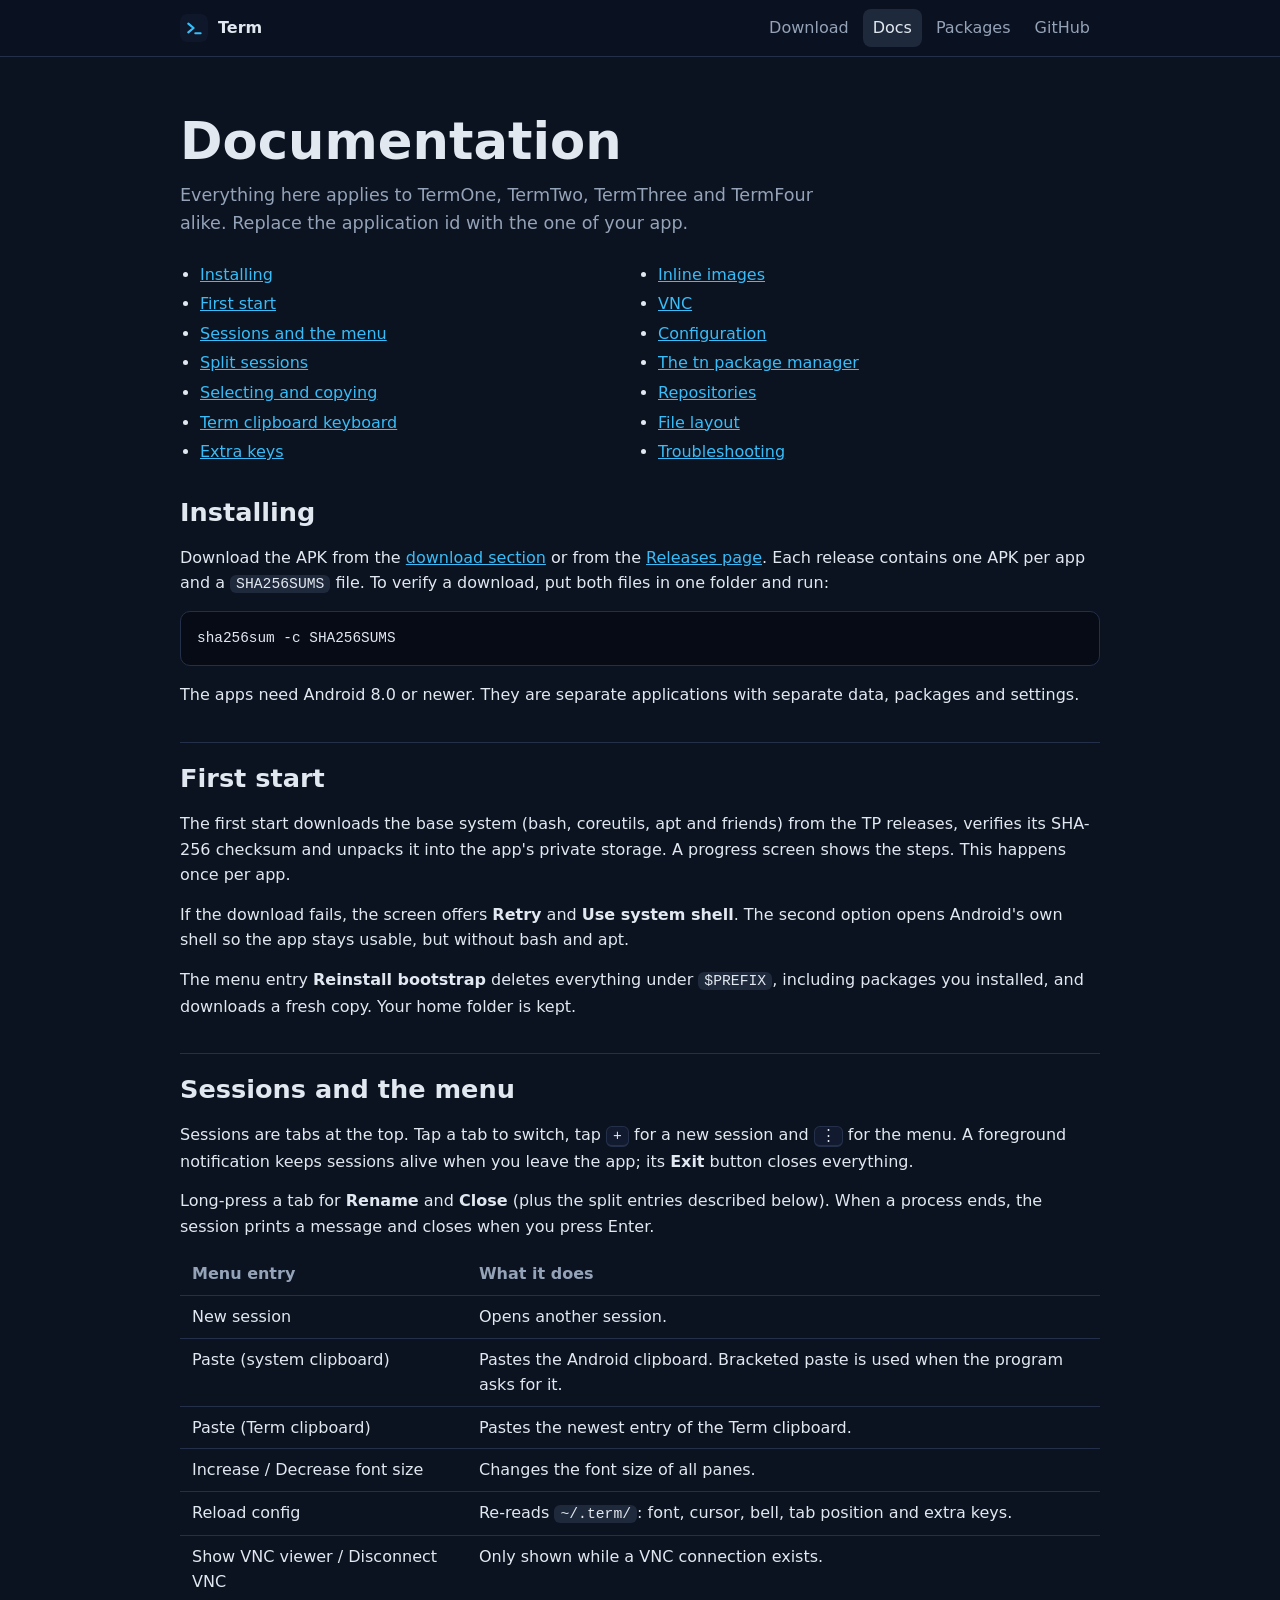
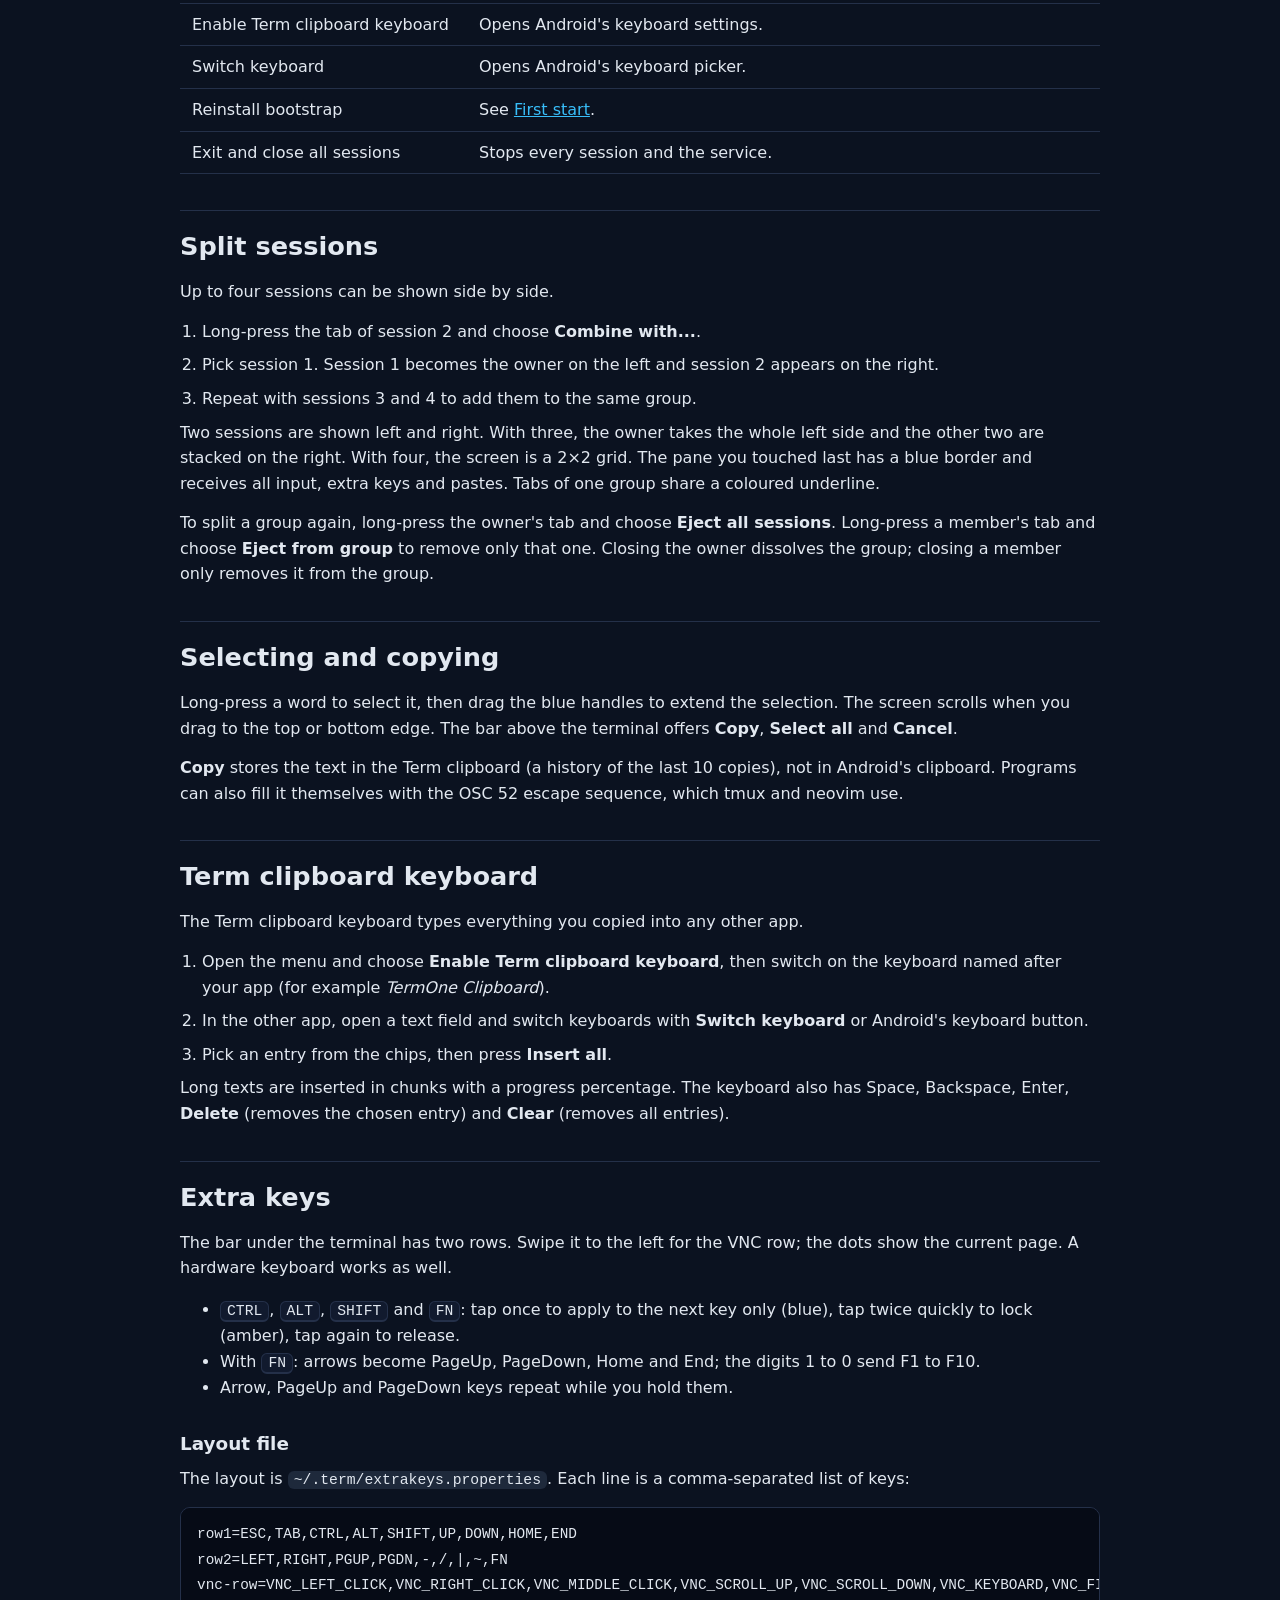
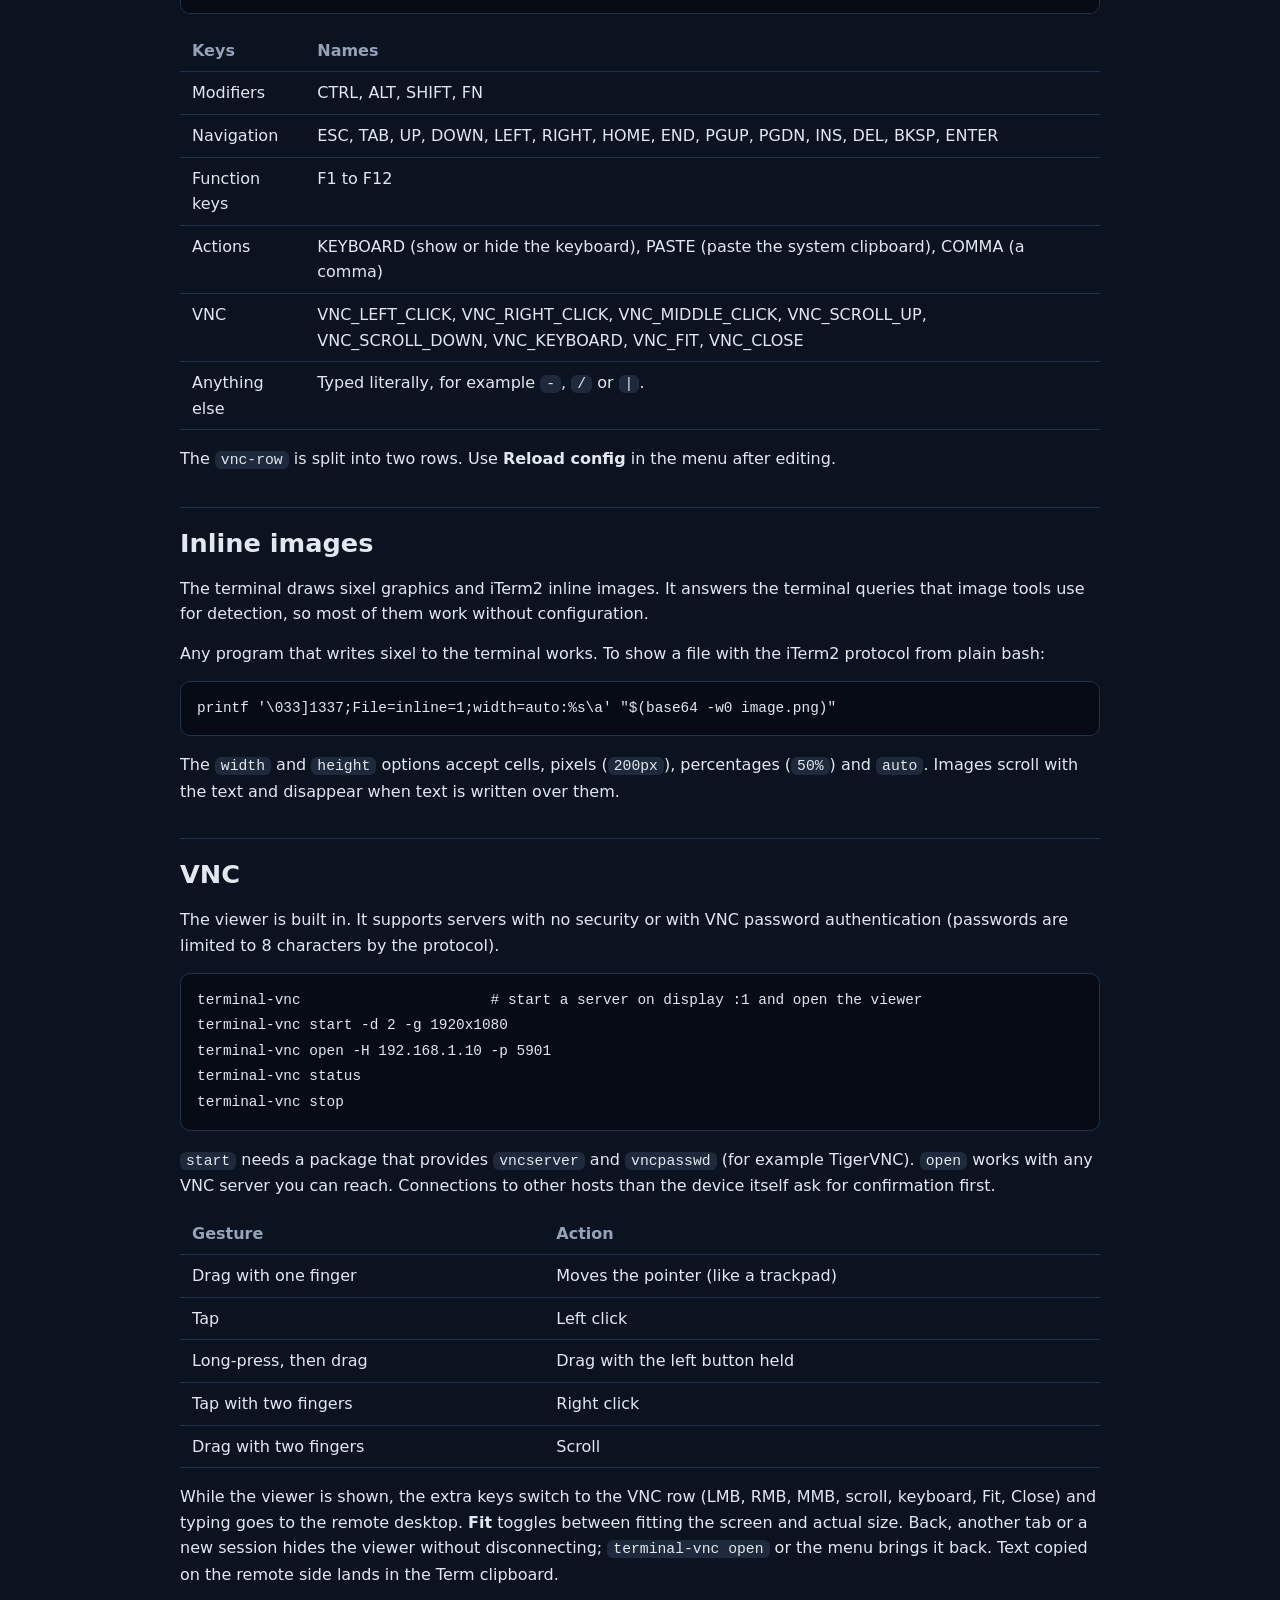
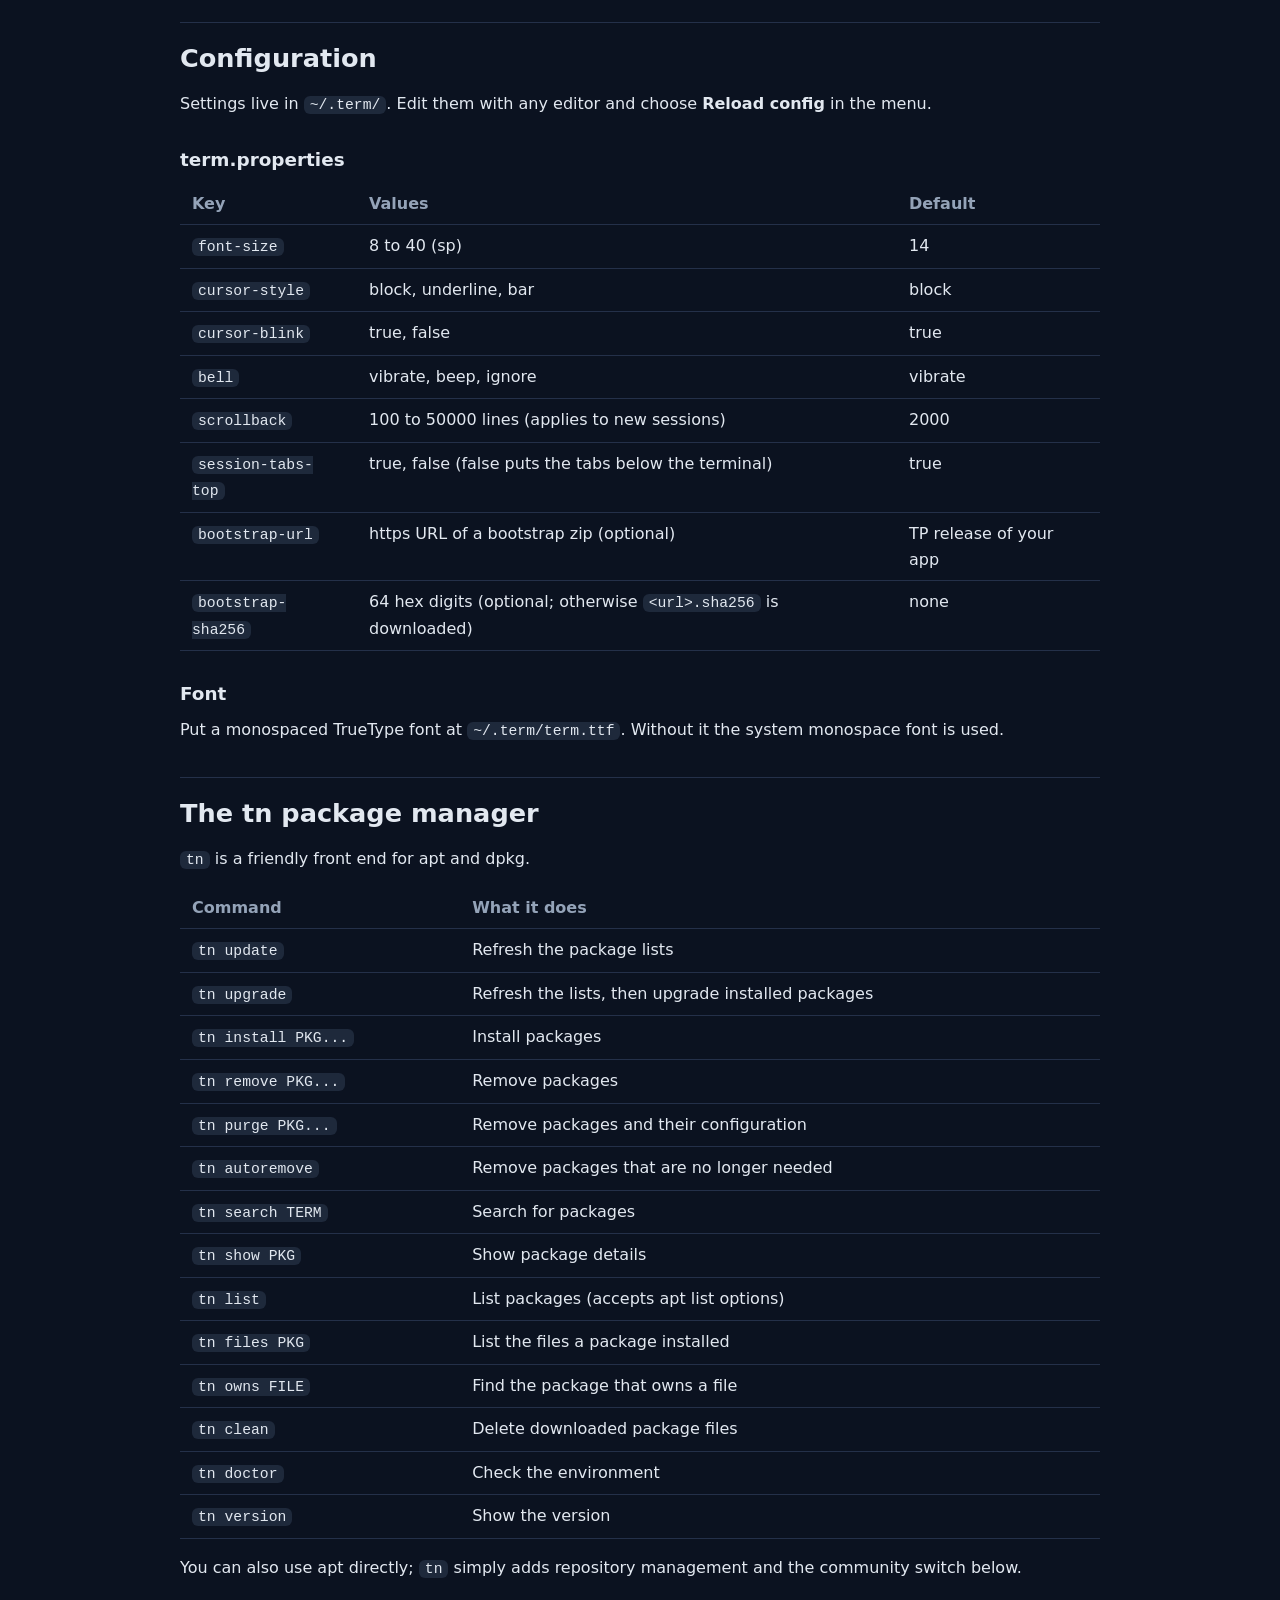
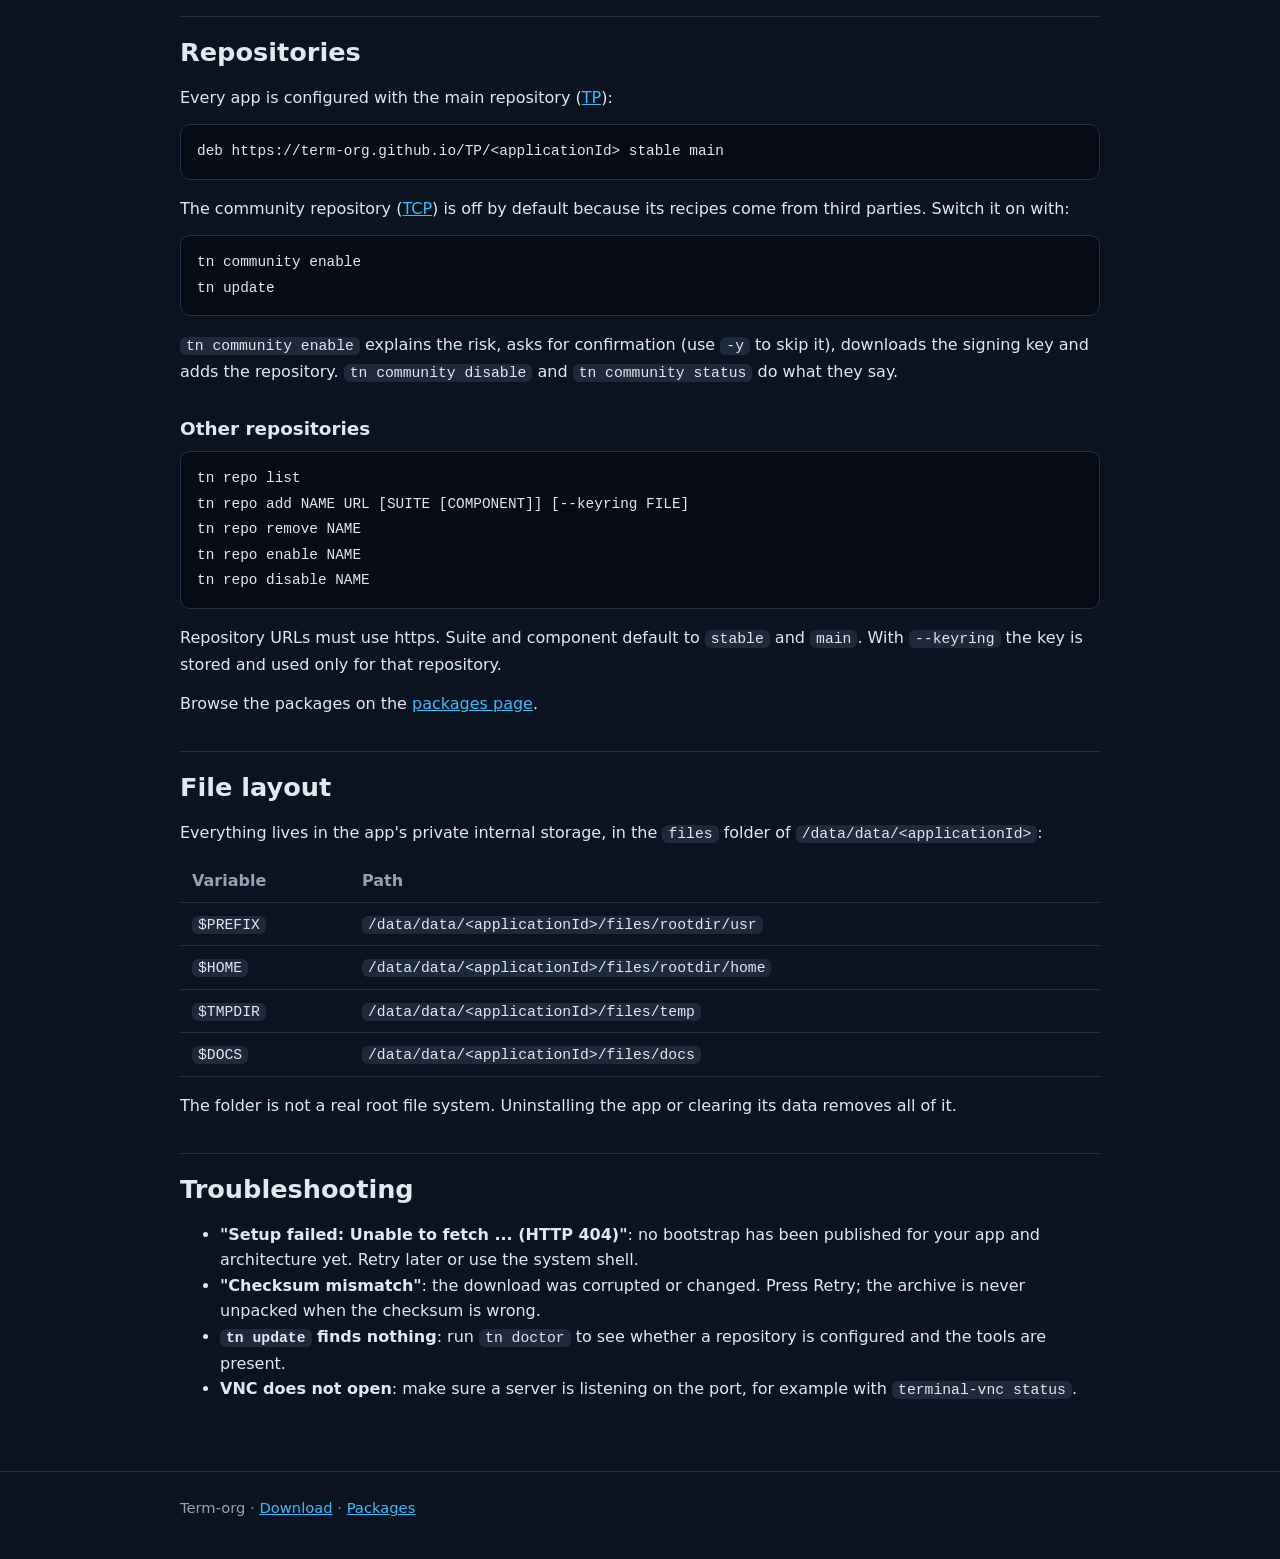
==== site/docs.html @ 379faa65 "add website for Term-org" ====
<!doctype html>
<html lang="en">
<head>
  <meta charset="utf-8">
  <meta name="viewport" content="width=device-width, initial-scale=1">
  <title>Documentation - Term</title>
  <meta name="description" content="How to use TermOne, TermTwo, TermThree and TermFour: sessions, split view, clipboard, extra keys, VNC, images, configuration and the tn package manager.">
  <meta name="theme-color" content="#0F172A">
  <link rel="icon" href="favicon.svg" type="image/svg+xml">
  <link rel="stylesheet" href="assets/style.css">
</head>
<body>
  <header class="site-header">
    <div class="wrap">
      <a class="brand" href="index.html"><img src="favicon.svg" alt="" width="28" height="28">Term</a>
      <nav class="nav" aria-label="Main">
        <a href="index.html">Download</a>
        <a href="docs.html" aria-current="page">Docs</a>
        <a href="packages.html">Packages</a>
        <a href="https://github.com/Term-org">GitHub</a>
      </nav>
    </div>
  </header>

  <main class="wrap docs">
    <div class="hero">
      <h1>Documentation</h1>
      <p>Everything here applies to TermOne, TermTwo, TermThree and TermFour alike. Replace the application id with the one of your app.</p>
    </div>

    <ul class="toc">
      <li><a href="#install">Installing</a></li>
      <li><a href="#first-start">First start</a></li>
      <li><a href="#sessions">Sessions and the menu</a></li>
      <li><a href="#split">Split sessions</a></li>
      <li><a href="#clipboard">Selecting and copying</a></li>
      <li><a href="#clipboard-keyboard">Term clipboard keyboard</a></li>
      <li><a href="#extra-keys">Extra keys</a></li>
      <li><a href="#images">Inline images</a></li>
      <li><a href="#vnc">VNC</a></li>
      <li><a href="#config">Configuration</a></li>
      <li><a href="#tn">The tn package manager</a></li>
      <li><a href="#repositories">Repositories</a></li>
      <li><a href="#layout">File layout</a></li>
      <li><a href="#troubleshooting">Troubleshooting</a></li>
    </ul>

    <section id="install">
      <h2>Installing</h2>
      <p>Download the APK from the <a href="index.html#download">download section</a> or from the <a href="https://github.com/Term-org/TermApp/releases">Releases page</a>. Each release contains one APK per app and a <code>SHA256SUMS</code> file. To verify a download, put both files in one folder and run:</p>
      <pre><code>sha256sum -c SHA256SUMS</code></pre>
      <p>The apps need Android 8.0 or newer. They are separate applications with separate data, packages and settings.</p>
    </section>

    <section id="first-start">
      <h2>First start</h2>
      <p>The first start downloads the base system (bash, coreutils, apt and friends) from the TP releases, verifies its SHA-256 checksum and unpacks it into the app's private storage. A progress screen shows the steps. This happens once per app.</p>
      <p>If the download fails, the screen offers <strong>Retry</strong> and <strong>Use system shell</strong>. The second option opens Android's own shell so the app stays usable, but without bash and apt.</p>
      <p>The menu entry <strong>Reinstall bootstrap</strong> deletes everything under <code>$PREFIX</code>, including packages you installed, and downloads a fresh copy. Your home folder is kept.</p>
    </section>

    <section id="sessions">
      <h2>Sessions and the menu</h2>
      <p>Sessions are tabs at the top. Tap a tab to switch, tap <kbd>+</kbd> for a new session and <kbd>&#8942;</kbd> for the menu. A foreground notification keeps sessions alive when you leave the app; its <strong>Exit</strong> button closes everything.</p>
      <p>Long-press a tab for <strong>Rename</strong> and <strong>Close</strong> (plus the split entries described below). When a process ends, the session prints a message and closes when you press Enter.</p>
      <div class="table-wrap">
        <table>
          <thead><tr><th>Menu entry</th><th>What it does</th></tr></thead>
          <tbody>
            <tr><td>New session</td><td>Opens another session.</td></tr>
            <tr><td>Paste (system clipboard)</td><td>Pastes the Android clipboard. Bracketed paste is used when the program asks for it.</td></tr>
            <tr><td>Paste (Term clipboard)</td><td>Pastes the newest entry of the Term clipboard.</td></tr>
            <tr><td>Increase / Decrease font size</td><td>Changes the font size of all panes.</td></tr>
            <tr><td>Reload config</td><td>Re-reads <code>~/.term/</code>: font, cursor, bell, tab position and extra keys.</td></tr>
            <tr><td>Show VNC viewer / Disconnect VNC</td><td>Only shown while a VNC connection exists.</td></tr>
            <tr><td>Enable Term clipboard keyboard</td><td>Opens Android's keyboard settings.</td></tr>
            <tr><td>Switch keyboard</td><td>Opens Android's keyboard picker.</td></tr>
            <tr><td>Reinstall bootstrap</td><td>See <a href="#first-start">First start</a>.</td></tr>
            <tr><td>Exit and close all sessions</td><td>Stops every session and the service.</td></tr>
          </tbody>
        </table>
      </div>
    </section>

    <section id="split">
      <h2>Split sessions</h2>
      <p>Up to four sessions can be shown side by side.</p>
      <ol class="steps">
        <li>Long-press the tab of session 2 and choose <strong>Combine with...</strong>.</li>
        <li>Pick session 1. Session 1 becomes the owner on the left and session 2 appears on the right.</li>
        <li>Repeat with sessions 3 and 4 to add them to the same group.</li>
      </ol>
      <p>Two sessions are shown left and right. With three, the owner takes the whole left side and the other two are stacked on the right. With four, the screen is a 2&times;2 grid. The pane you touched last has a blue border and receives all input, extra keys and pastes. Tabs of one group share a coloured underline.</p>
      <p>To split a group again, long-press the owner's tab and choose <strong>Eject all sessions</strong>. Long-press a member's tab and choose <strong>Eject from group</strong> to remove only that one. Closing the owner dissolves the group; closing a member only removes it from the group.</p>
    </section>

    <section id="clipboard">
      <h2>Selecting and copying</h2>
      <p>Long-press a word to select it, then drag the blue handles to extend the selection. The screen scrolls when you drag to the top or bottom edge. The bar above the terminal offers <strong>Copy</strong>, <strong>Select all</strong> and <strong>Cancel</strong>.</p>
      <p><strong>Copy</strong> stores the text in the Term clipboard (a history of the last 10 copies), not in Android's clipboard. Programs can also fill it themselves with the OSC 52 escape sequence, which tmux and neovim use.</p>
    </section>

    <section id="clipboard-keyboard">
      <h2>Term clipboard keyboard</h2>
      <p>The Term clipboard keyboard types everything you copied into any other app.</p>
      <ol class="steps">
        <li>Open the menu and choose <strong>Enable Term clipboard keyboard</strong>, then switch on the keyboard named after your app (for example <em>TermOne Clipboard</em>).</li>
        <li>In the other app, open a text field and switch keyboards with <strong>Switch keyboard</strong> or Android's keyboard button.</li>
        <li>Pick an entry from the chips, then press <strong>Insert all</strong>.</li>
      </ol>
      <p>Long texts are inserted in chunks with a progress percentage. The keyboard also has Space, Backspace, Enter, <strong>Delete</strong> (removes the chosen entry) and <strong>Clear</strong> (removes all entries).</p>
    </section>

    <section id="extra-keys">
      <h2>Extra keys</h2>
      <p>The bar under the terminal has two rows. Swipe it to the left for the VNC row; the dots show the current page. A hardware keyboard works as well.</p>
      <ul>
        <li><kbd>CTRL</kbd>, <kbd>ALT</kbd>, <kbd>SHIFT</kbd> and <kbd>FN</kbd>: tap once to apply to the next key only (blue), tap twice quickly to lock (amber), tap again to release.</li>
        <li>With <kbd>FN</kbd>: arrows become PageUp, PageDown, Home and End; the digits 1 to 0 send F1 to F10.</li>
        <li>Arrow, PageUp and PageDown keys repeat while you hold them.</li>
      </ul>
      <h3>Layout file</h3>
      <p>The layout is <code>~/.term/extrakeys.properties</code>. Each line is a comma-separated list of keys:</p>
      <pre><code>row1=ESC,TAB,CTRL,ALT,SHIFT,UP,DOWN,HOME,END
row2=LEFT,RIGHT,PGUP,PGDN,-,/,|,~,FN
vnc-row=VNC_LEFT_CLICK,VNC_RIGHT_CLICK,VNC_MIDDLE_CLICK,VNC_SCROLL_UP,VNC_SCROLL_DOWN,VNC_KEYBOARD,VNC_FIT,VNC_CLOSE</code></pre>
      <div class="table-wrap">
        <table>
          <thead><tr><th>Keys</th><th>Names</th></tr></thead>
          <tbody>
            <tr><td>Modifiers</td><td>CTRL, ALT, SHIFT, FN</td></tr>
            <tr><td>Navigation</td><td>ESC, TAB, UP, DOWN, LEFT, RIGHT, HOME, END, PGUP, PGDN, INS, DEL, BKSP, ENTER</td></tr>
            <tr><td>Function keys</td><td>F1 to F12</td></tr>
            <tr><td>Actions</td><td>KEYBOARD (show or hide the keyboard), PASTE (paste the system clipboard), COMMA (a comma)</td></tr>
            <tr><td>VNC</td><td>VNC_LEFT_CLICK, VNC_RIGHT_CLICK, VNC_MIDDLE_CLICK, VNC_SCROLL_UP, VNC_SCROLL_DOWN, VNC_KEYBOARD, VNC_FIT, VNC_CLOSE</td></tr>
            <tr><td>Anything else</td><td>Typed literally, for example <code>-</code>, <code>/</code> or <code>|</code>.</td></tr>
          </tbody>
        </table>
      </div>
      <p>The <code>vnc-row</code> is split into two rows. Use <strong>Reload config</strong> in the menu after editing.</p>
    </section>

    <section id="images">
      <h2>Inline images</h2>
      <p>The terminal draws sixel graphics and iTerm2 inline images. It answers the terminal queries that image tools use for detection, so most of them work without configuration.</p>
      <p>Any program that writes sixel to the terminal works. To show a file with the iTerm2 protocol from plain bash:</p>
      <pre><code>printf '\033]1337;File=inline=1;width=auto:%s\a' "$(base64 -w0 image.png)"</code></pre>
      <p>The <code>width</code> and <code>height</code> options accept cells, pixels (<code>200px</code>), percentages (<code>50%</code>) and <code>auto</code>. Images scroll with the text and disappear when text is written over them.</p>
    </section>

    <section id="vnc">
      <h2>VNC</h2>
      <p>The viewer is built in. It supports servers with no security or with VNC password authentication (passwords are limited to 8 characters by the protocol).</p>
      <pre><code>terminal-vnc                      # start a server on display :1 and open the viewer
terminal-vnc start -d 2 -g 1920x1080
terminal-vnc open -H 192.168.1.10 -p 5901
terminal-vnc status
terminal-vnc stop</code></pre>
      <p><code>start</code> needs a package that provides <code>vncserver</code> and <code>vncpasswd</code> (for example TigerVNC). <code>open</code> works with any VNC server you can reach. Connections to other hosts than the device itself ask for confirmation first.</p>
      <div class="table-wrap">
        <table>
          <thead><tr><th>Gesture</th><th>Action</th></tr></thead>
          <tbody>
            <tr><td>Drag with one finger</td><td>Moves the pointer (like a trackpad)</td></tr>
            <tr><td>Tap</td><td>Left click</td></tr>
            <tr><td>Long-press, then drag</td><td>Drag with the left button held</td></tr>
            <tr><td>Tap with two fingers</td><td>Right click</td></tr>
            <tr><td>Drag with two fingers</td><td>Scroll</td></tr>
          </tbody>
        </table>
      </div>
      <p>While the viewer is shown, the extra keys switch to the VNC row (LMB, RMB, MMB, scroll, keyboard, Fit, Close) and typing goes to the remote desktop. <strong>Fit</strong> toggles between fitting the screen and actual size. Back, another tab or a new session hides the viewer without disconnecting; <code>terminal-vnc open</code> or the menu brings it back. Text copied on the remote side lands in the Term clipboard.</p>
    </section>

    <section id="config">
      <h2>Configuration</h2>
      <p>Settings live in <code>~/.term/</code>. Edit them with any editor and choose <strong>Reload config</strong> in the menu.</p>
      <h3>term.properties</h3>
      <div class="table-wrap">
        <table>
          <thead><tr><th>Key</th><th>Values</th><th>Default</th></tr></thead>
          <tbody>
            <tr><td><code>font-size</code></td><td>8 to 40 (sp)</td><td>14</td></tr>
            <tr><td><code>cursor-style</code></td><td>block, underline, bar</td><td>block</td></tr>
            <tr><td><code>cursor-blink</code></td><td>true, false</td><td>true</td></tr>
            <tr><td><code>bell</code></td><td>vibrate, beep, ignore</td><td>vibrate</td></tr>
            <tr><td><code>scrollback</code></td><td>100 to 50000 lines (applies to new sessions)</td><td>2000</td></tr>
            <tr><td><code>session-tabs-top</code></td><td>true, false (false puts the tabs below the terminal)</td><td>true</td></tr>
            <tr><td><code>bootstrap-url</code></td><td>https URL of a bootstrap zip (optional)</td><td>TP release of your app</td></tr>
            <tr><td><code>bootstrap-sha256</code></td><td>64 hex digits (optional; otherwise <code>&lt;url&gt;.sha256</code> is downloaded)</td><td>none</td></tr>
          </tbody>
        </table>
      </div>
      <h3>Font</h3>
      <p>Put a monospaced TrueType font at <code>~/.term/term.ttf</code>. Without it the system monospace font is used.</p>
    </section>

    <section id="tn">
      <h2>The tn package manager</h2>
      <p><code>tn</code> is a friendly front end for apt and dpkg.</p>
      <div class="table-wrap">
        <table>
          <thead><tr><th>Command</th><th>What it does</th></tr></thead>
          <tbody>
            <tr><td><code>tn update</code></td><td>Refresh the package lists</td></tr>
            <tr><td><code>tn upgrade</code></td><td>Refresh the lists, then upgrade installed packages</td></tr>
            <tr><td><code>tn install PKG...</code></td><td>Install packages</td></tr>
            <tr><td><code>tn remove PKG...</code></td><td>Remove packages</td></tr>
            <tr><td><code>tn purge PKG...</code></td><td>Remove packages and their configuration</td></tr>
            <tr><td><code>tn autoremove</code></td><td>Remove packages that are no longer needed</td></tr>
            <tr><td><code>tn search TERM</code></td><td>Search for packages</td></tr>
            <tr><td><code>tn show PKG</code></td><td>Show package details</td></tr>
            <tr><td><code>tn list</code></td><td>List packages (accepts apt list options)</td></tr>
            <tr><td><code>tn files PKG</code></td><td>List the files a package installed</td></tr>
            <tr><td><code>tn owns FILE</code></td><td>Find the package that owns a file</td></tr>
            <tr><td><code>tn clean</code></td><td>Delete downloaded package files</td></tr>
            <tr><td><code>tn doctor</code></td><td>Check the environment</td></tr>
            <tr><td><code>tn version</code></td><td>Show the version</td></tr>
          </tbody>
        </table>
      </div>
      <p>You can also use apt directly; <code>tn</code> simply adds repository management and the community switch below.</p>
    </section>

    <section id="repositories">
      <h2>Repositories</h2>
      <p>Every app is configured with the main repository (<a href="https://github.com/Term-org/TP">TP</a>):</p>
      <pre><code>deb https://term-org.github.io/TP/&lt;applicationId&gt; stable main</code></pre>
      <p>The community repository (<a href="https://github.com/Term-org/TCP">TCP</a>) is off by default because its recipes come from third parties. Switch it on with:</p>
      <pre><code>tn community enable
tn update</code></pre>
      <p><code>tn community enable</code> explains the risk, asks for confirmation (use <code>-y</code> to skip it), downloads the signing key and adds the repository. <code>tn community disable</code> and <code>tn community status</code> do what they say.</p>
      <h3>Other repositories</h3>
      <pre><code>tn repo list
tn repo add NAME URL [SUITE [COMPONENT]] [--keyring FILE]
tn repo remove NAME
tn repo enable NAME
tn repo disable NAME</code></pre>
      <p>Repository URLs must use https. Suite and component default to <code>stable</code> and <code>main</code>. With <code>--keyring</code> the key is stored and used only for that repository.</p>
      <p>Browse the packages on the <a href="packages.html">packages page</a>.</p>
    </section>

    <section id="layout">
      <h2>File layout</h2>
      <p>Everything lives in the app's private internal storage, in the <code>files</code> folder of <code>/data/data/&lt;applicationId&gt;</code>:</p>
      <div class="table-wrap">
        <table>
          <thead><tr><th>Variable</th><th>Path</th></tr></thead>
          <tbody>
            <tr><td><code>$PREFIX</code></td><td><code>/data/data/&lt;applicationId&gt;/files/rootdir/usr</code></td></tr>
            <tr><td><code>$HOME</code></td><td><code>/data/data/&lt;applicationId&gt;/files/rootdir/home</code></td></tr>
            <tr><td><code>$TMPDIR</code></td><td><code>/data/data/&lt;applicationId&gt;/files/temp</code></td></tr>
            <tr><td><code>$DOCS</code></td><td><code>/data/data/&lt;applicationId&gt;/files/docs</code></td></tr>
          </tbody>
        </table>
      </div>
      <p>The folder is not a real root file system. Uninstalling the app or clearing its data removes all of it.</p>
    </section>

    <section id="troubleshooting">
      <h2>Troubleshooting</h2>
      <ul>
        <li><strong>"Setup failed: Unable to fetch ... (HTTP 404)"</strong>: no bootstrap has been published for your app and architecture yet. Retry later or use the system shell.</li>
        <li><strong>"Checksum mismatch"</strong>: the download was corrupted or changed. Press Retry; the archive is never unpacked when the checksum is wrong.</li>
        <li><strong><code>tn update</code> finds nothing</strong>: run <code>tn doctor</code> to see whether a repository is configured and the tools are present.</li>
        <li><strong>VNC does not open</strong>: make sure a server is listening on the port, for example with <code>terminal-vnc status</code>.</li>
      </ul>
    </section>
  </main>

  <footer class="site-footer">
    <div class="wrap">Term-org &middot; <a href="index.html">Download</a> &middot; <a href="packages.html">Packages</a></div>
  </footer>
</body>
</html>
---- site/assets/style.css ----
:root {
  color-scheme: dark;
  --bg: #0b1220;
  --panel: #111a2e;
  --panel-2: #1e293b;
  --text: #e2e8f0;
  --muted: #94a3b8;
  --accent: #38bdf8;
  --accent-ink: #04202e;
  --line: #243049;
  --warn: #f59e0b;
  --radius: 14px;
  --mono: ui-monospace, SFMono-Regular, Menlo, Consolas, "Liberation Mono", monospace;
}

* {
  box-sizing: border-box;
}

html {
  scroll-behavior: smooth;
  scroll-padding-top: 72px;
}

body {
  margin: 0;
  background: var(--bg);
  color: var(--text);
  font: 16px/1.6 system-ui, -apple-system, "Segoe UI", Roboto, sans-serif;
  -webkit-text-size-adjust: 100%;
}

a {
  color: var(--accent);
}

.wrap {
  max-width: 960px;
  margin: 0 auto;
  padding: 0 20px;
}

.site-header {
  position: sticky;
  top: 0;
  z-index: 10;
  background: rgba(11, 18, 32, 0.94);
  border-bottom: 1px solid var(--line);
}

.site-header .wrap {
  display: flex;
  align-items: center;
  flex-wrap: wrap;
  gap: 8px 16px;
  min-height: 56px;
}

.brand {
  display: flex;
  align-items: center;
  gap: 10px;
  color: var(--text);
  font-weight: 700;
  text-decoration: none;
}

.brand img {
  width: 28px;
  height: 28px;
  border-radius: 7px;
}

.nav {
  display: flex;
  flex-wrap: wrap;
  gap: 4px;
  margin-left: auto;
}

.nav a {
  padding: 6px 10px;
  border-radius: 8px;
  color: var(--muted);
  text-decoration: none;
}

.nav a:hover,
.nav a[aria-current="page"] {
  background: var(--panel-2);
  color: var(--text);
}

.hero {
  padding: 56px 0 24px;
}

.hero h1 {
  margin: 0 0 12px;
  font-size: clamp(2rem, 6vw, 3.2rem);
  line-height: 1.1;
}

.hero p {
  max-width: 640px;
  margin: 0;
  color: var(--muted);
  font-size: 1.1rem;
}

.actions {
  display: flex;
  flex-wrap: wrap;
  gap: 12px;
  margin-top: 22px;
}

.button {
  display: inline-block;
  padding: 10px 18px;
  border: 0;
  border-radius: 10px;
  background: var(--accent);
  color: var(--accent-ink);
  font: inherit;
  font-weight: 700;
  text-align: center;
  text-decoration: none;
  cursor: pointer;
}

.button.secondary {
  background: var(--panel-2);
  color: var(--text);
}

.button[aria-pressed="true"] {
  background: var(--accent);
  color: var(--accent-ink);
}

section {
  padding: 28px 0;
}

h2 {
  margin: 0 0 16px;
  font-size: 1.6rem;
  line-height: 1.25;
}

h3 {
  margin: 28px 0 8px;
  font-size: 1.15rem;
}

p {
  margin: 0 0 14px;
}

.muted {
  color: var(--muted);
}

.grid {
  display: grid;
  gap: 16px;
  grid-template-columns: repeat(auto-fit, minmax(210px, 1fr));
}

.card {
  padding: 20px;
  border: 1px solid var(--line);
  border-radius: var(--radius);
  background: var(--panel);
}

.card h3 {
  margin: 12px 0 2px;
}

.card .button {
  margin-top: 12px;
  width: 100%;
}

.card .meta {
  min-height: 1.5em;
  margin: 8px 0 0;
  color: var(--muted);
  font-size: 0.9rem;
}

.app-icon {
  display: flex;
  align-items: center;
  justify-content: center;
  width: 64px;
  height: 64px;
  border: 1px solid var(--line);
  border-radius: 16px;
  background: var(--icon-bg, #0f172a);
}

.glyph {
  width: 64px;
  height: 64px;
  display: block;
}

.feature h3 {
  margin: 0 0 6px;
  font-size: 1.05rem;
}

.feature p {
  margin: 0;
  color: var(--muted);
}

.steps {
  margin: 0;
  padding-left: 22px;
}

.steps li {
  margin-bottom: 8px;
}

.note {
  margin: 16px 0;
  padding: 12px 16px;
  border-left: 3px solid var(--warn);
  border-radius: 0 10px 10px 0;
  background: var(--panel);
  color: var(--muted);
}

code,
kbd {
  font-family: var(--mono);
  font-size: 0.92em;
}

code {
  padding: 1px 6px;
  border-radius: 6px;
  background: var(--panel-2);
}

kbd {
  padding: 1px 6px;
  border: 1px solid var(--line);
  border-bottom-width: 2px;
  border-radius: 6px;
  background: var(--panel);
}

pre {
  margin: 0 0 16px;
  padding: 14px 16px;
  overflow-x: auto;
  border: 1px solid var(--line);
  border-radius: 10px;
  background: #060b16;
}

pre code {
  padding: 0;
  background: none;
  font-size: 0.9rem;
  line-height: 1.5;
}

.table-wrap {
  margin: 0 0 16px;
  overflow-x: auto;
}

table {
  width: 100%;
  min-width: 520px;
  border-collapse: collapse;
}

th,
td {
  padding: 8px 12px;
  border-bottom: 1px solid var(--line);
  text-align: left;
  vertical-align: top;
}

th {
  color: var(--muted);
  font-weight: 600;
}

.toc {
  columns: 2 220px;
  margin: 0 0 8px;
  padding-left: 20px;
}

.toc li {
  margin-bottom: 4px;
}

.docs section {
  padding: 20px 0;
  border-top: 1px solid var(--line);
}

.docs section:first-of-type {
  border-top: 0;
}

.controls {
  display: flex;
  flex-wrap: wrap;
  gap: 10px;
  margin-bottom: 16px;
}

.controls input,
.controls select {
  min-height: 42px;
  padding: 8px 12px;
  border: 1px solid var(--line);
  border-radius: 10px;
  background: var(--panel);
  color: var(--text);
  font: inherit;
}

.controls input {
  flex: 1 1 220px;
}

.package-list {
  margin: 0;
  padding: 0;
  list-style: none;
}

.package {
  padding: 12px 0;
  border-bottom: 1px solid var(--line);
}

.package-head {
  display: flex;
  flex-wrap: wrap;
  gap: 4px 12px;
  align-items: baseline;
}

.package p {
  margin: 2px 0 6px;
  color: var(--muted);
}

.status {
  min-height: 1.5em;
  color: var(--muted);
}

.site-footer {
  margin-top: 32px;
  padding: 24px 0 40px;
  border-top: 1px solid var(--line);
  color: var(--muted);
  font-size: 0.92rem;
}

[hidden] {
  display: none !important;
}
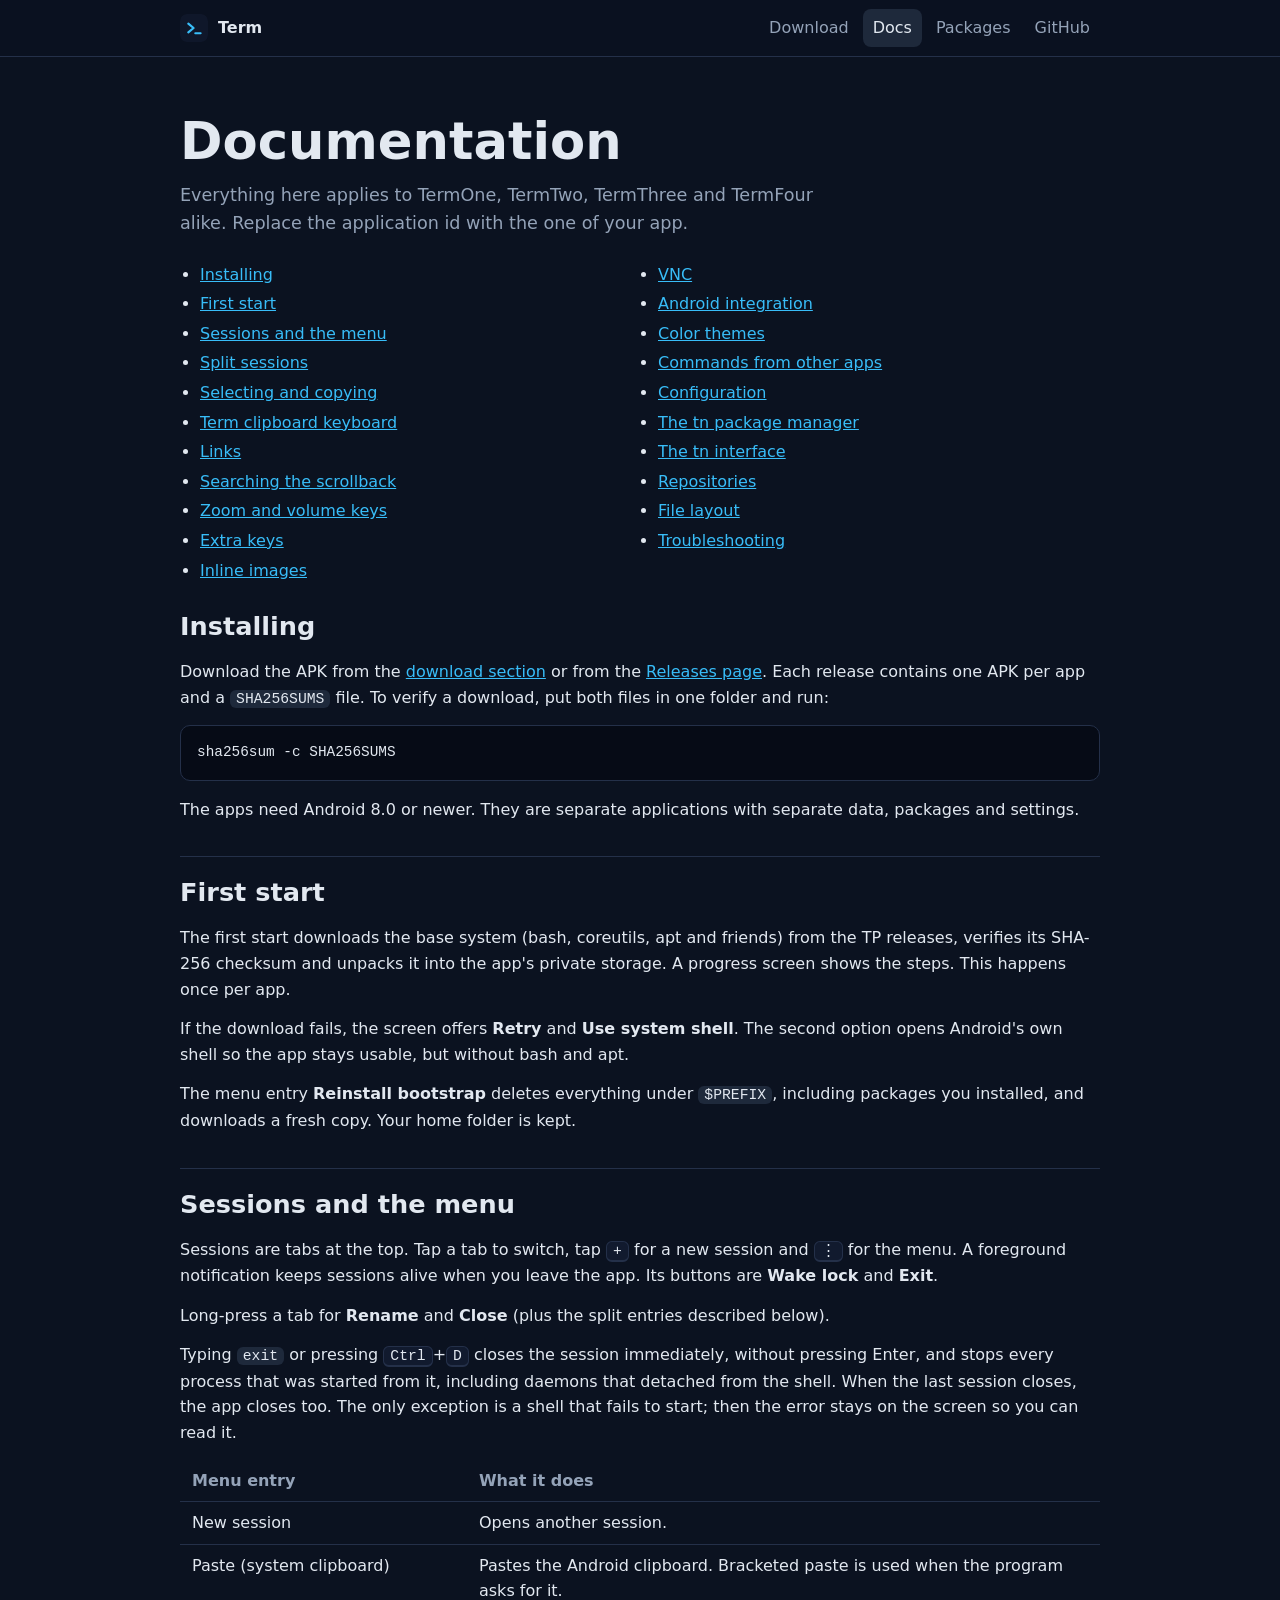
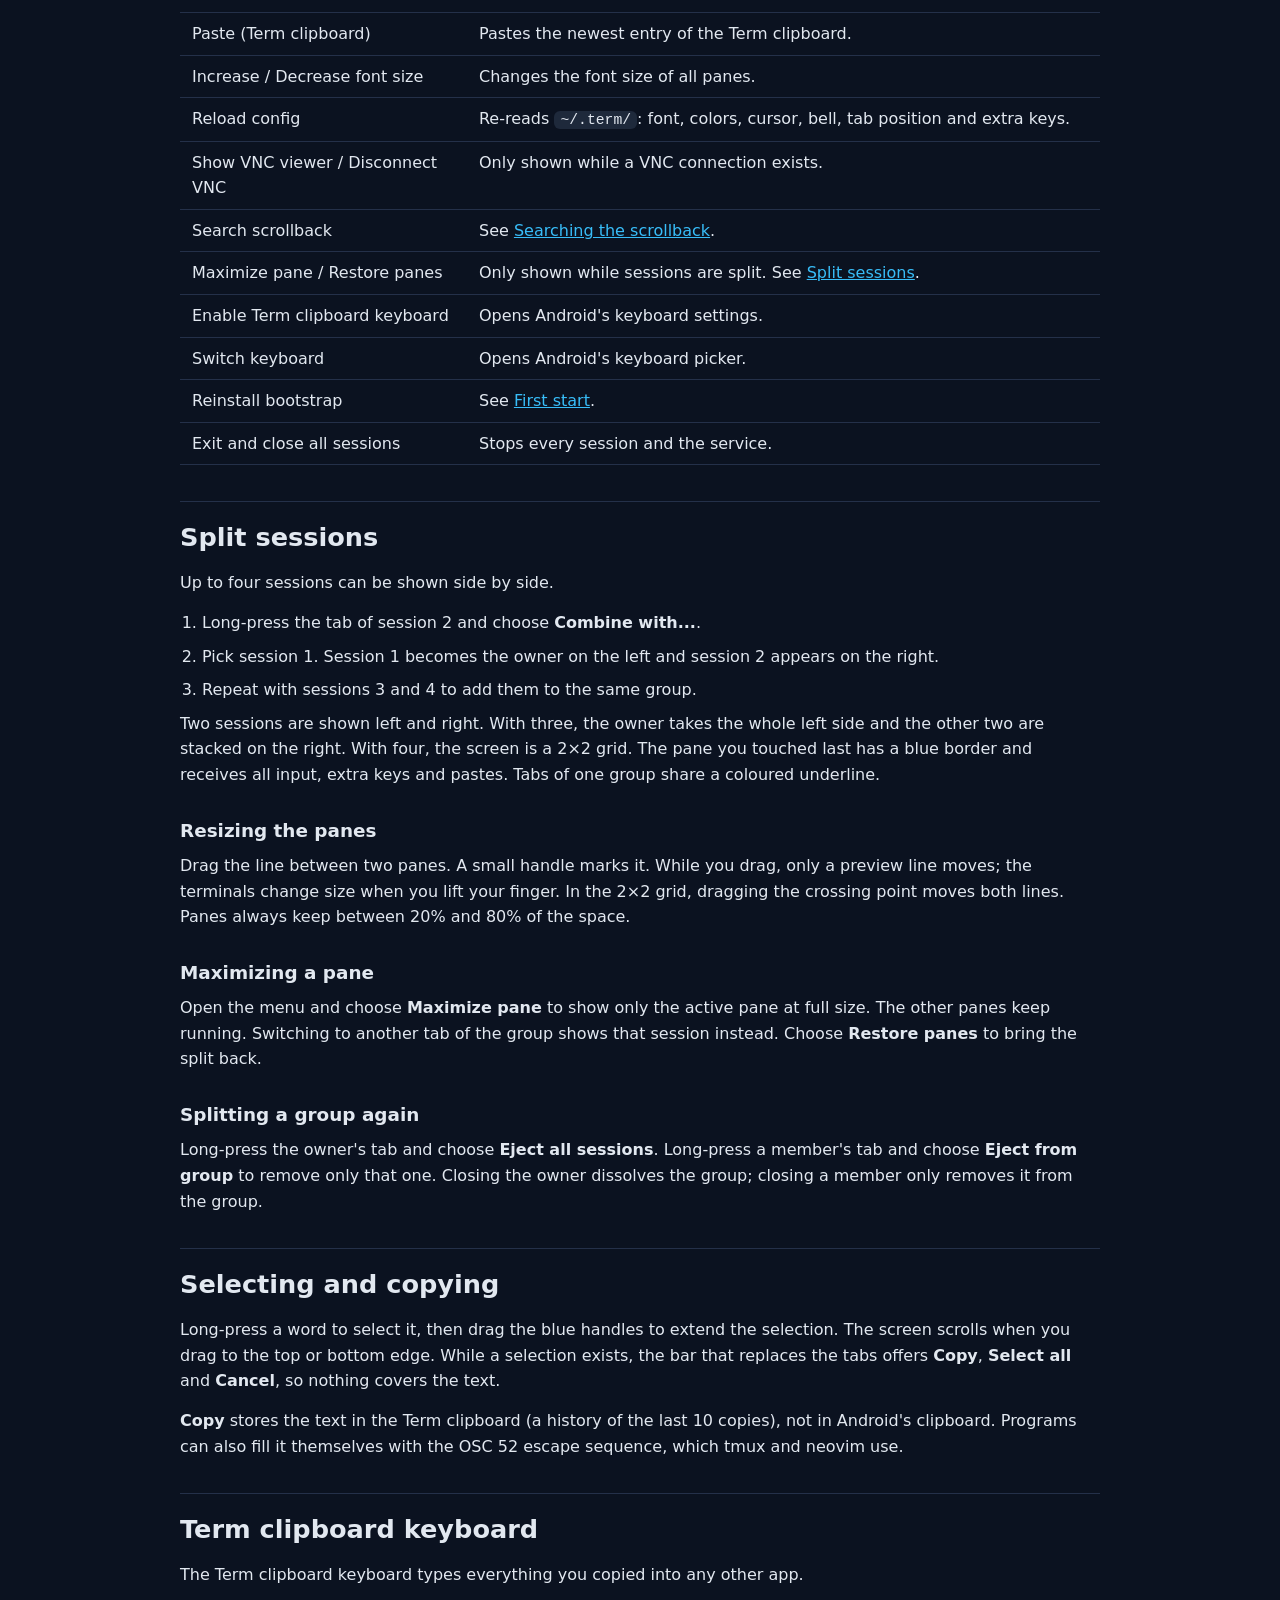
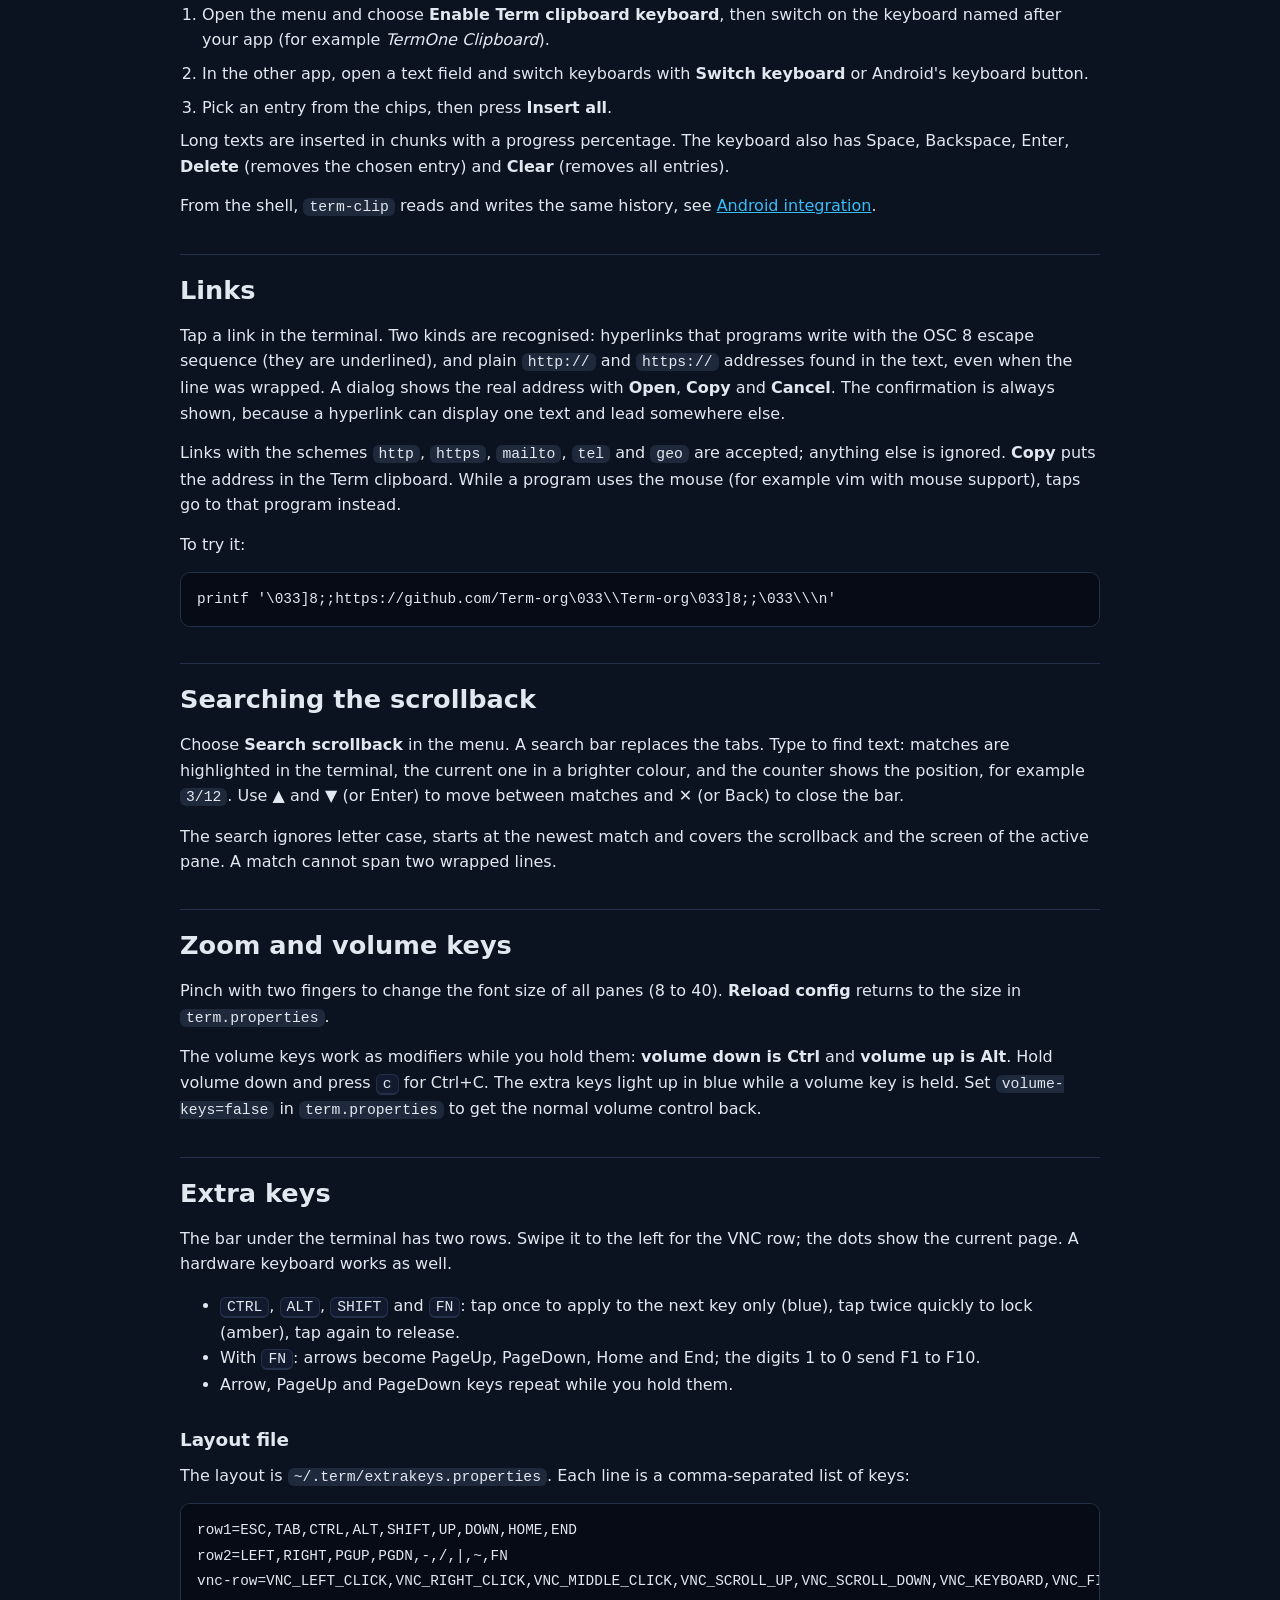
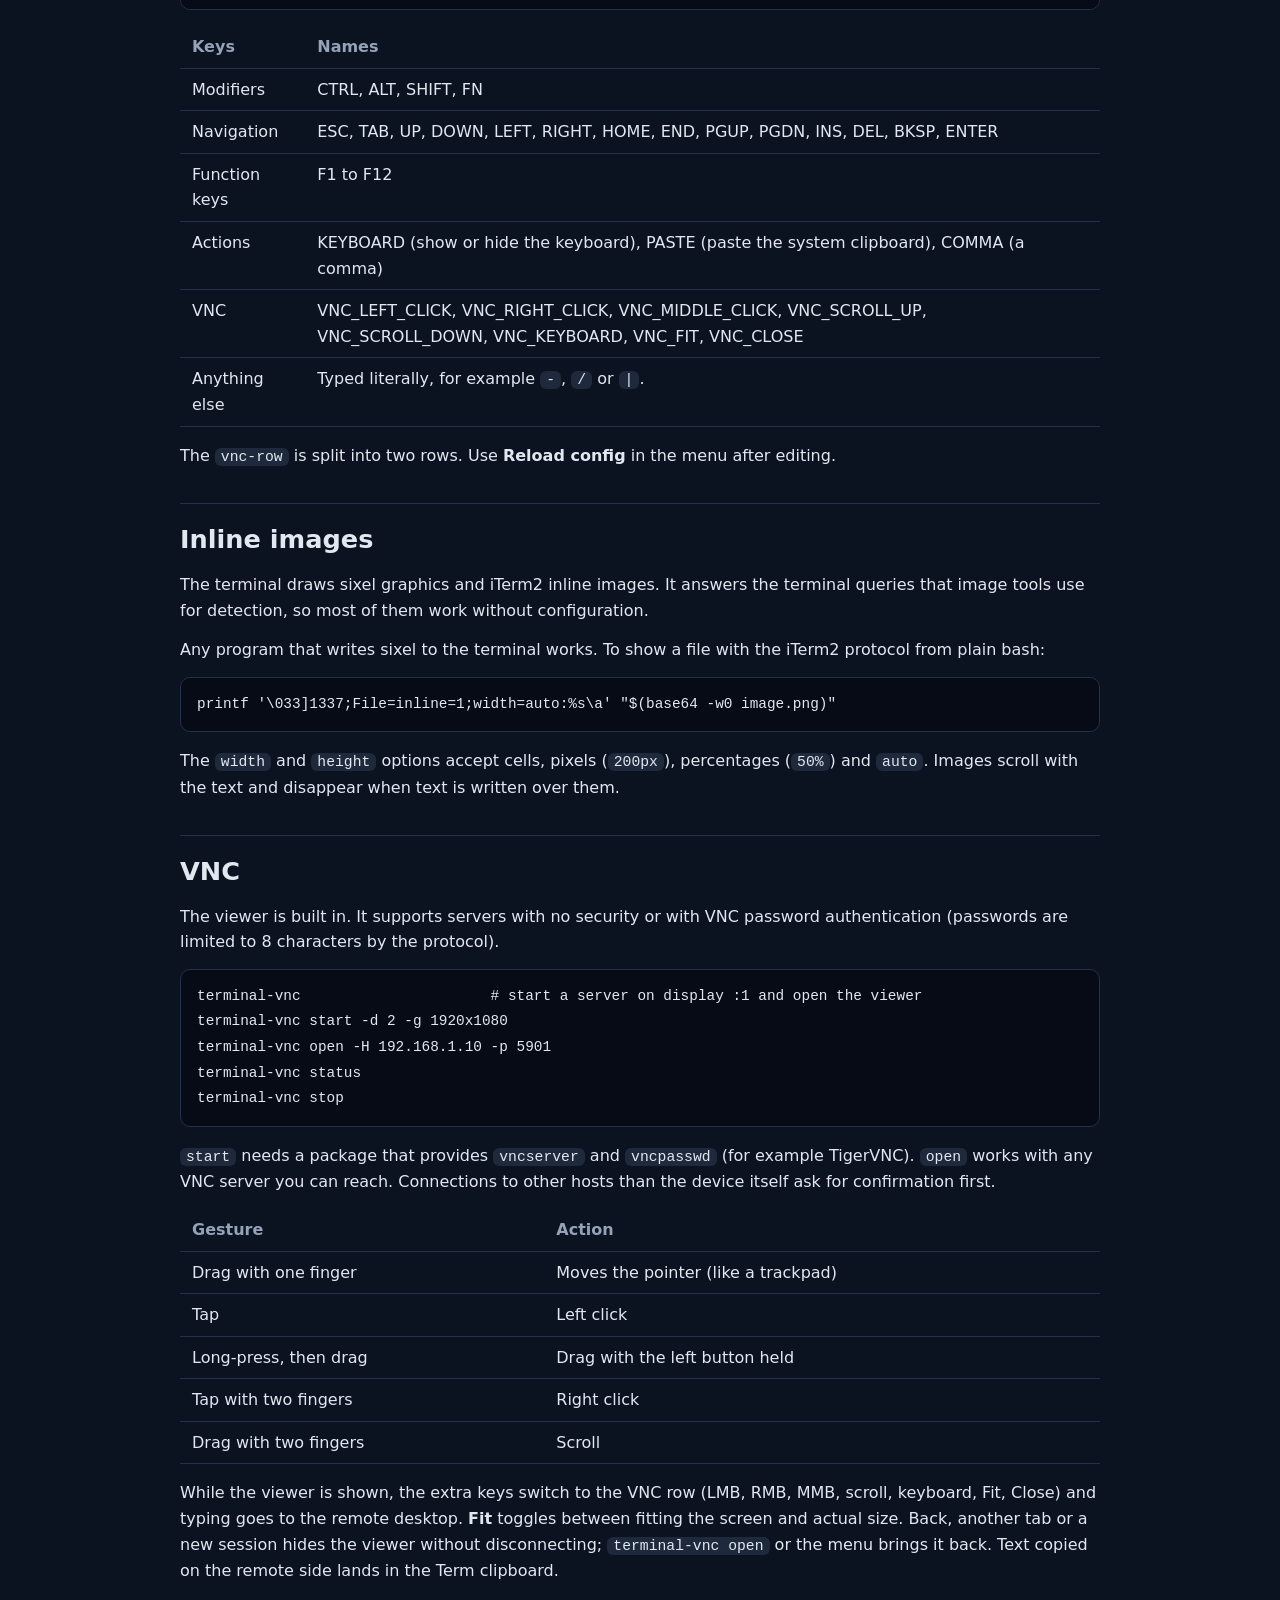
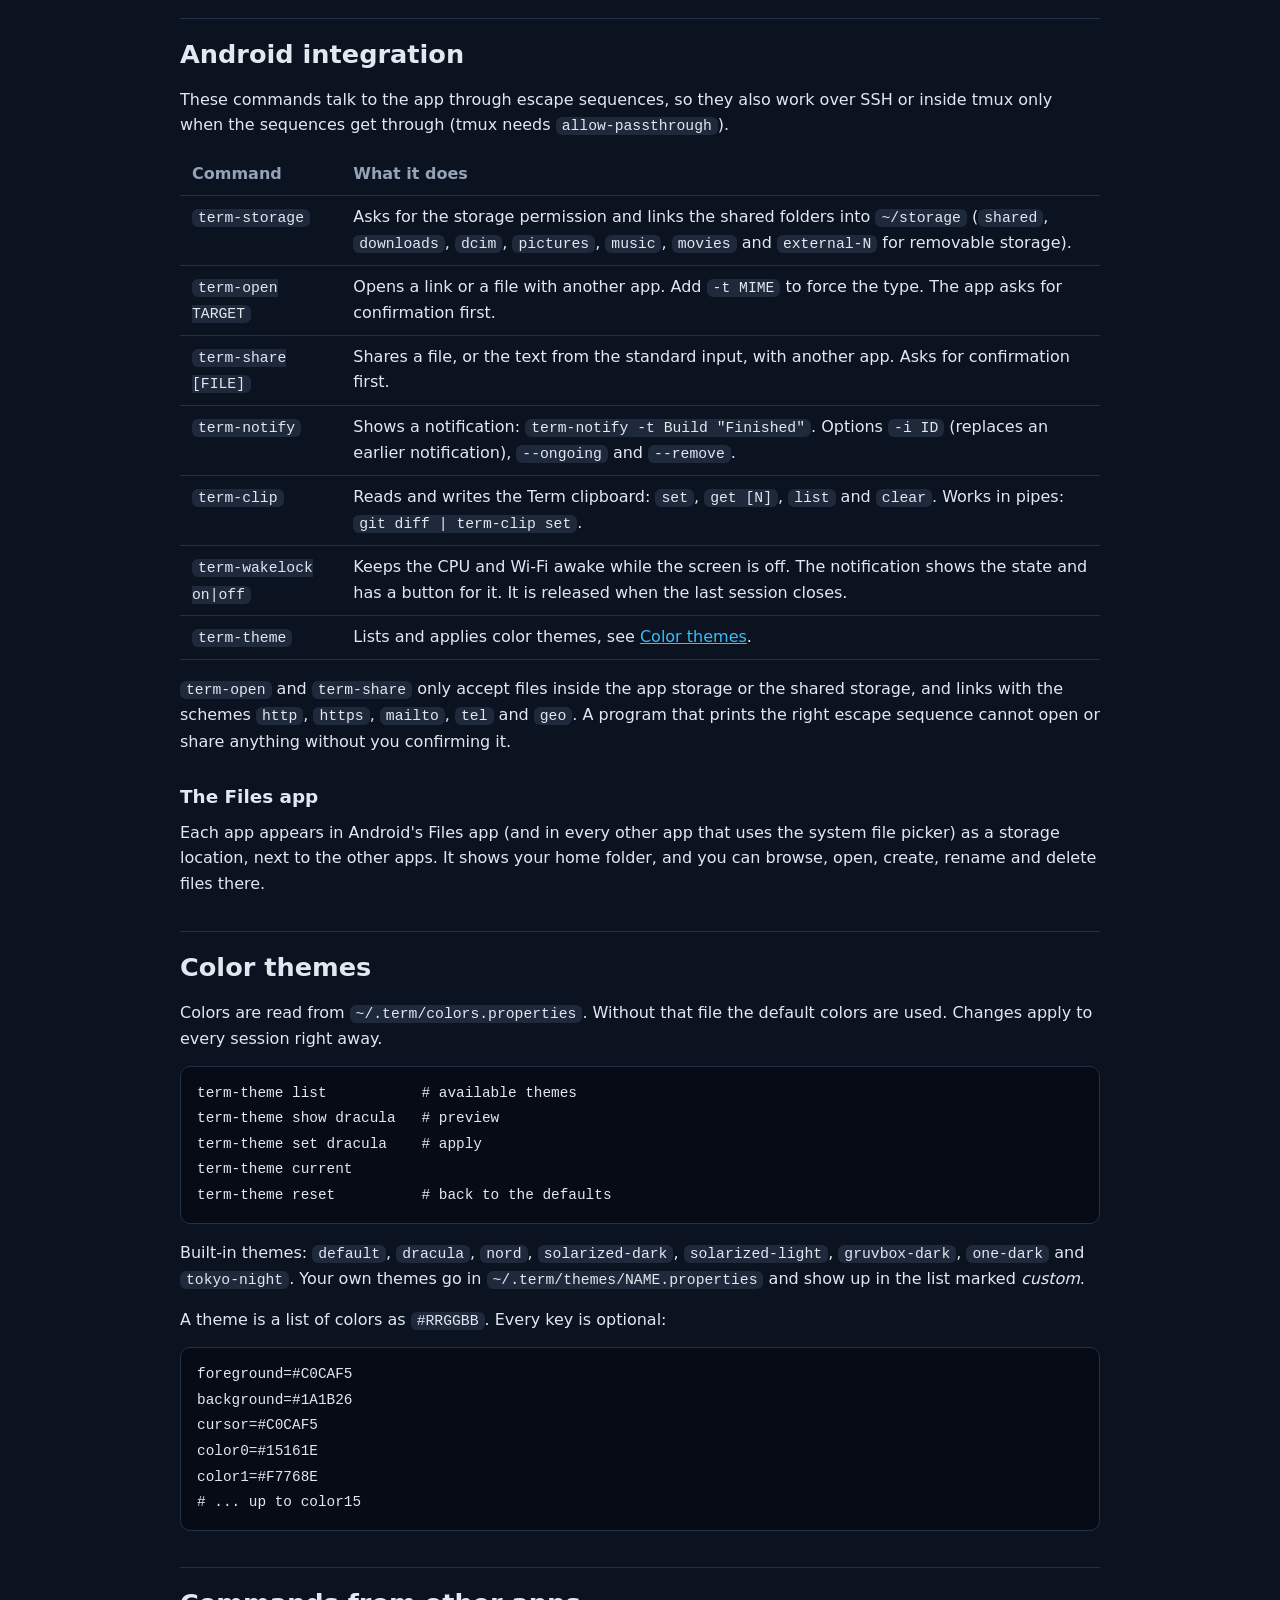
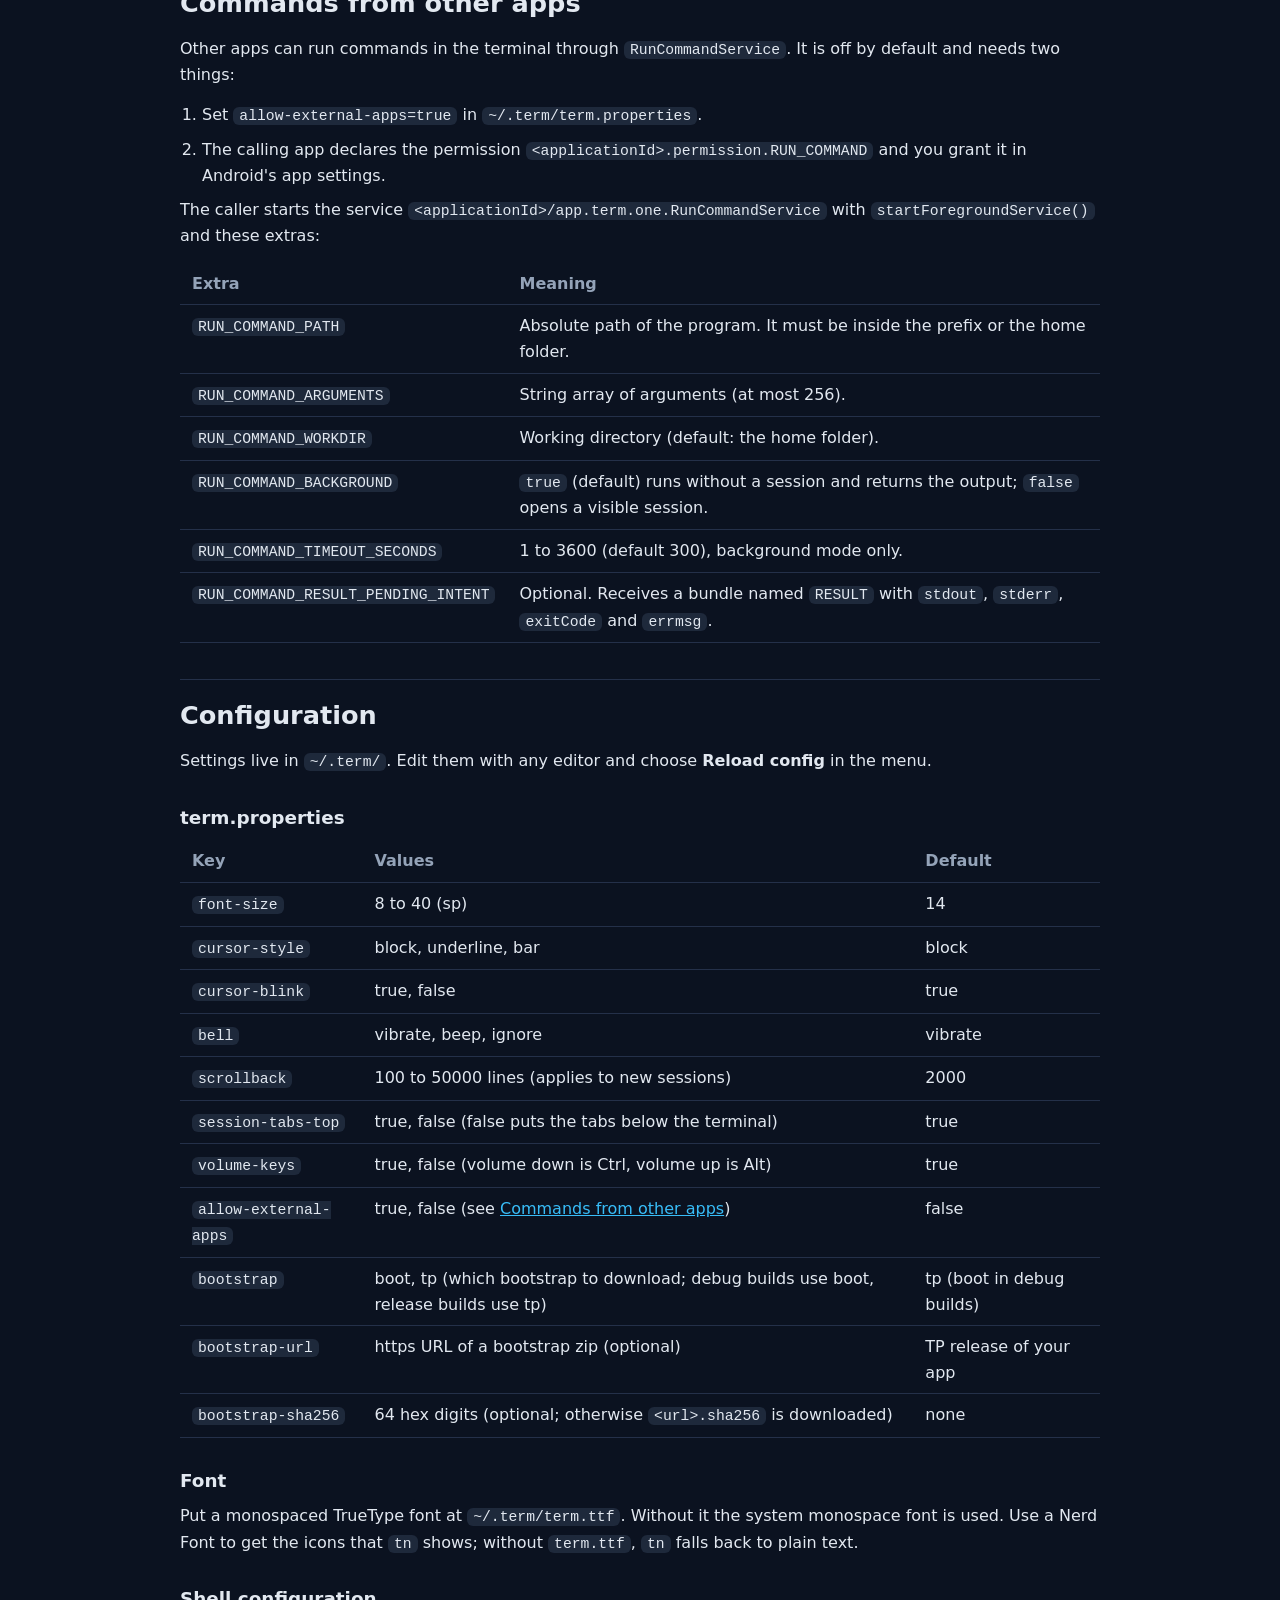
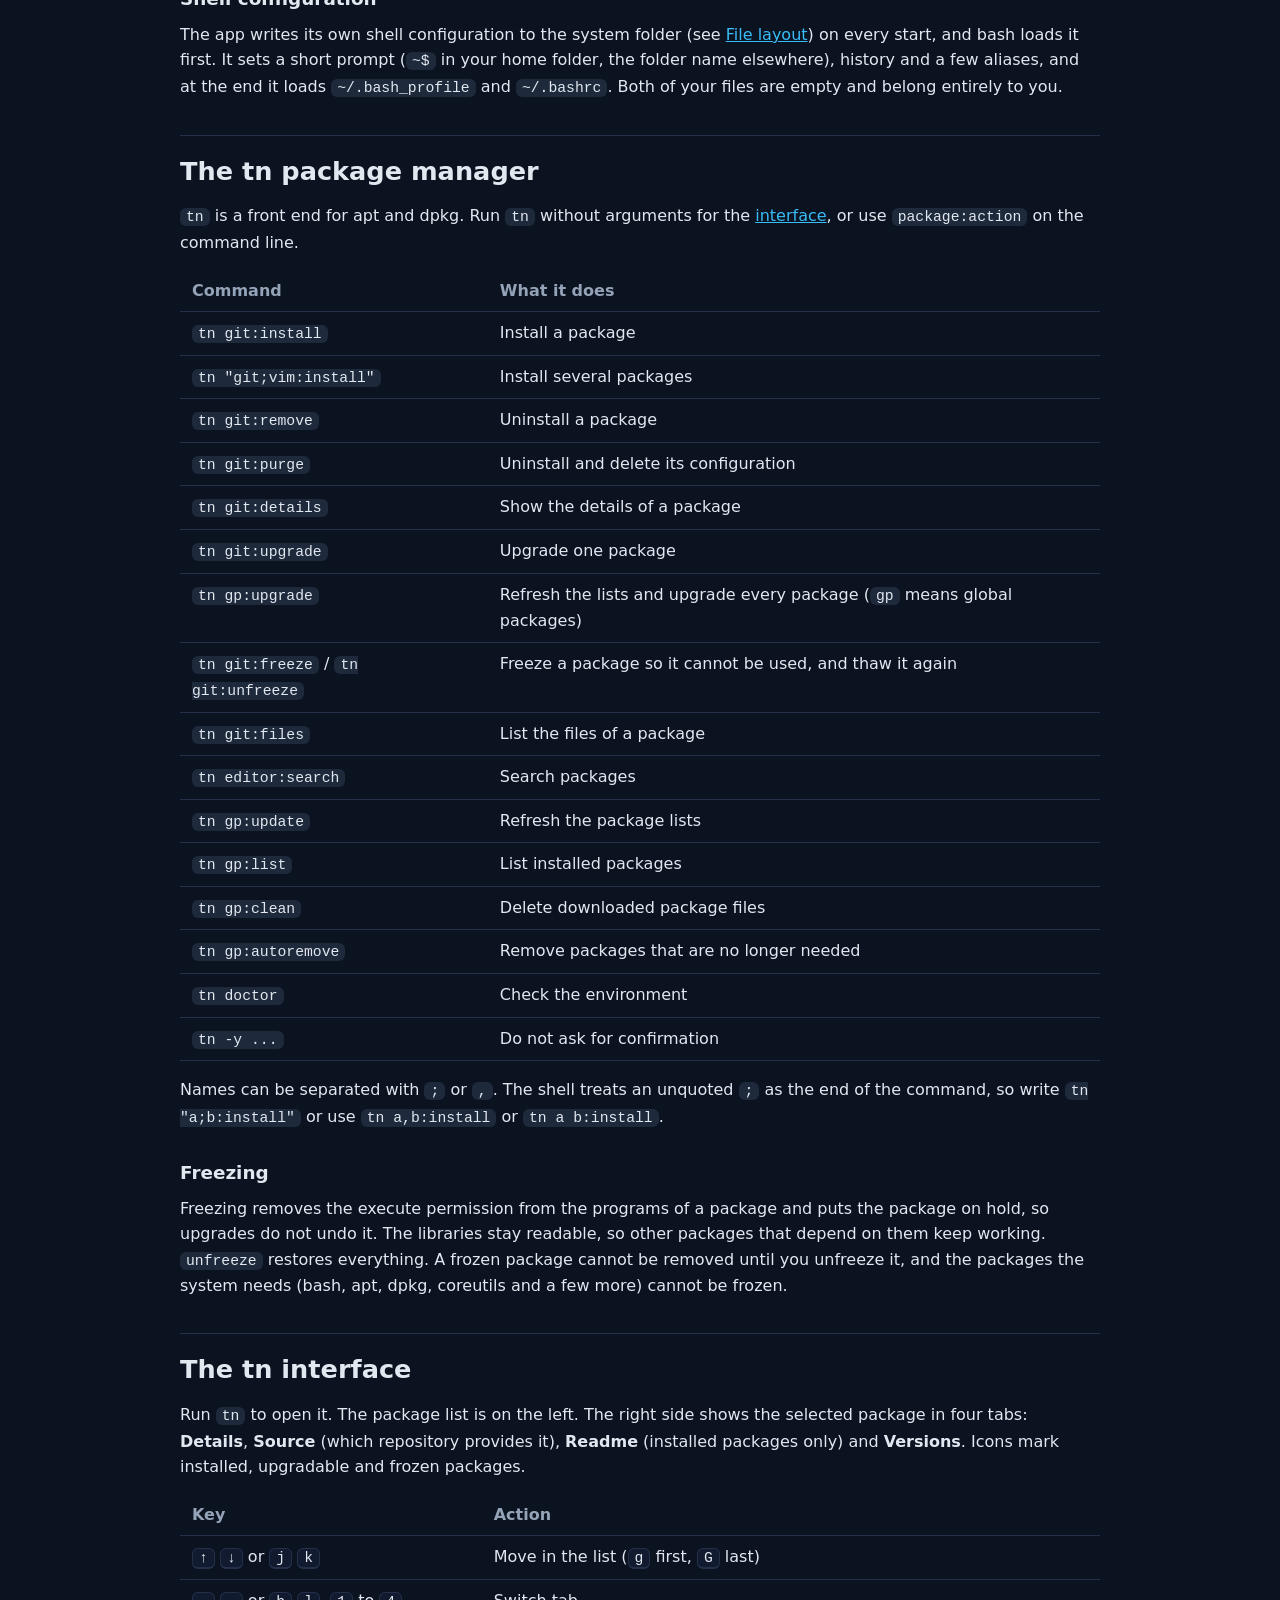
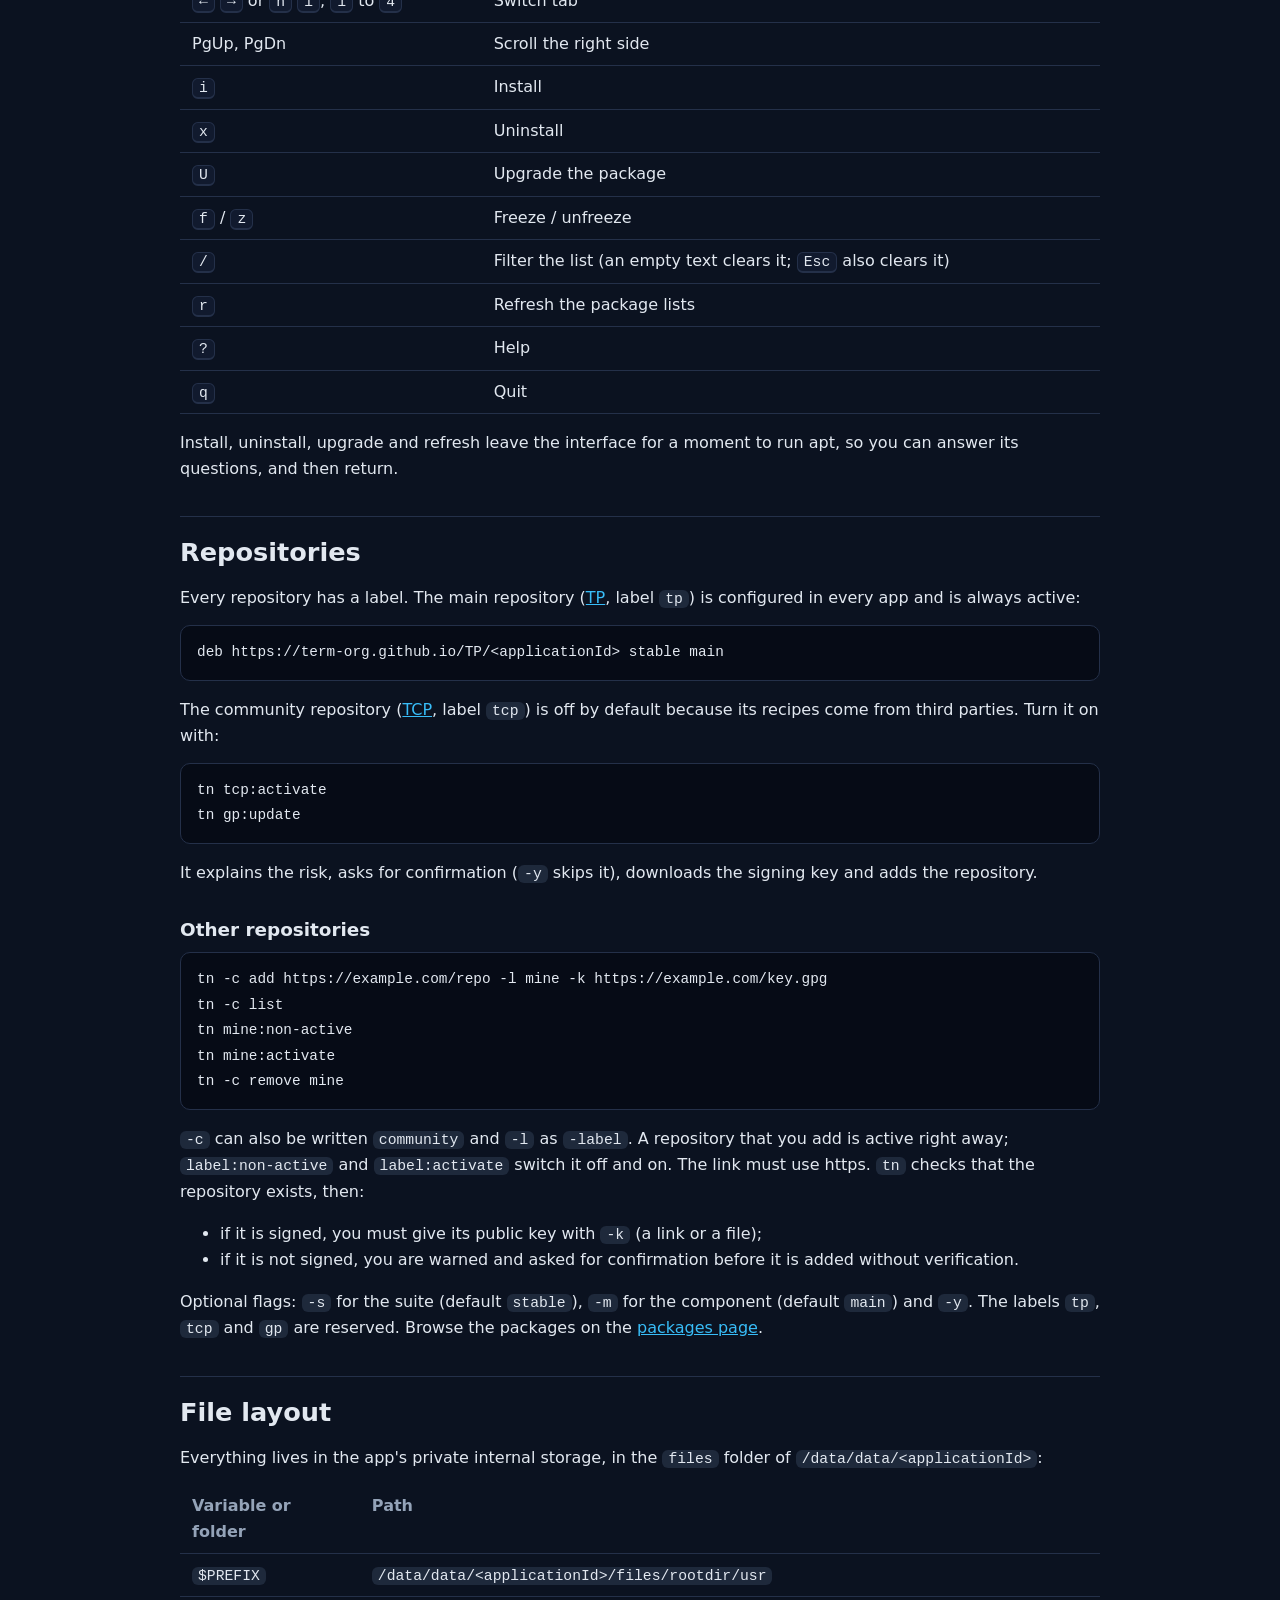
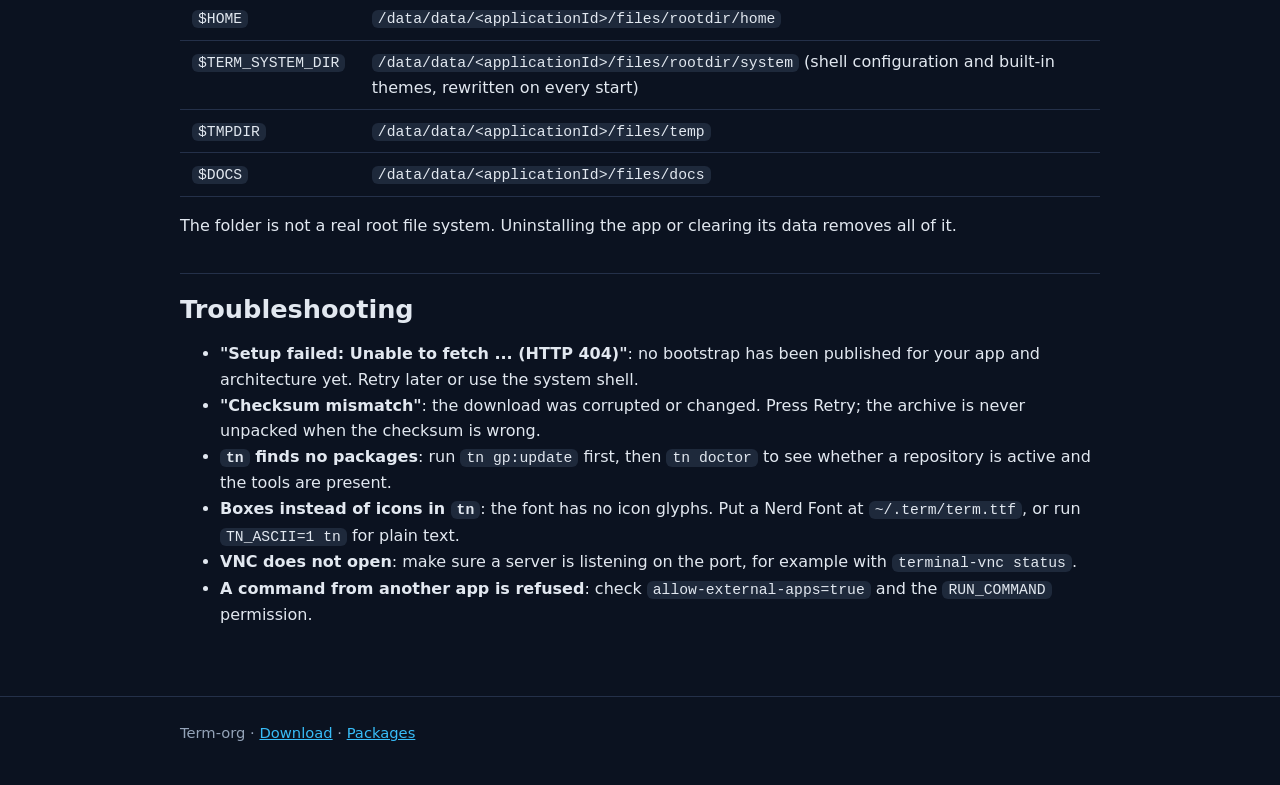
==== commit aed02805: "add TermBoot to documentations" ====
--- a/site/docs.html
+++ b/site/docs.html
@@ -4,7 +4,7 @@
   <meta charset="utf-8">
   <meta name="viewport" content="width=device-width, initial-scale=1">
   <title>Documentation - Term</title>
-  <meta name="description" content="How to use TermOne, TermTwo, TermThree and TermFour: sessions, split view, clipboard, extra keys, VNC, images, configuration and the tn package manager.">
+  <meta name="description" content="How to use TermOne, TermTwo, TermThree and TermFour: sessions, split view, links, search, clipboard, extra keys, VNC, images, themes, Android integration, configuration and the tn package manager.">
   <meta name="theme-color" content="#0F172A">
   <link rel="icon" href="favicon.svg" type="image/svg+xml">
   <link rel="stylesheet" href="assets/style.css">
@@ -35,11 +35,18 @@
       <li><a href="#split">Split sessions</a></li>
       <li><a href="#clipboard">Selecting and copying</a></li>
       <li><a href="#clipboard-keyboard">Term clipboard keyboard</a></li>
+      <li><a href="#links">Links</a></li>
+      <li><a href="#search">Searching the scrollback</a></li>
+      <li><a href="#zoom-volume">Zoom and volume keys</a></li>
       <li><a href="#extra-keys">Extra keys</a></li>
       <li><a href="#images">Inline images</a></li>
       <li><a href="#vnc">VNC</a></li>
+      <li><a href="#android">Android integration</a></li>
+      <li><a href="#themes">Color themes</a></li>
+      <li><a href="#run-command">Commands from other apps</a></li>
       <li><a href="#config">Configuration</a></li>
       <li><a href="#tn">The tn package manager</a></li>
+      <li><a href="#tui">The tn interface</a></li>
       <li><a href="#repositories">Repositories</a></li>
       <li><a href="#layout">File layout</a></li>
       <li><a href="#troubleshooting">Troubleshooting</a></li>
@@ -61,8 +68,9 @@
 
     <section id="sessions">
       <h2>Sessions and the menu</h2>
-      <p>Sessions are tabs at the top. Tap a tab to switch, tap <kbd>+</kbd> for a new session and <kbd>&#8942;</kbd> for the menu. A foreground notification keeps sessions alive when you leave the app; its <strong>Exit</strong> button closes everything.</p>
-      <p>Long-press a tab for <strong>Rename</strong> and <strong>Close</strong> (plus the split entries described below). When a process ends, the session prints a message and closes when you press Enter.</p>
+      <p>Sessions are tabs at the top. Tap a tab to switch, tap <kbd>+</kbd> for a new session and <kbd>&#8942;</kbd> for the menu. A foreground notification keeps sessions alive when you leave the app. Its buttons are <strong>Wake lock</strong> and <strong>Exit</strong>.</p>
+      <p>Long-press a tab for <strong>Rename</strong> and <strong>Close</strong> (plus the split entries described below).</p>
+      <p>Typing <code>exit</code> or pressing <kbd>Ctrl</kbd>+<kbd>D</kbd> closes the session immediately, without pressing Enter, and stops every process that was started from it, including daemons that detached from the shell. When the last session closes, the app closes too. The only exception is a shell that fails to start; then the error stays on the screen so you can read it.</p>
       <div class="table-wrap">
         <table>
           <thead><tr><th>Menu entry</th><th>What it does</th></tr></thead>
@@ -71,8 +79,10 @@
             <tr><td>Paste (system clipboard)</td><td>Pastes the Android clipboard. Bracketed paste is used when the program asks for it.</td></tr>
             <tr><td>Paste (Term clipboard)</td><td>Pastes the newest entry of the Term clipboard.</td></tr>
             <tr><td>Increase / Decrease font size</td><td>Changes the font size of all panes.</td></tr>
-            <tr><td>Reload config</td><td>Re-reads <code>~/.term/</code>: font, cursor, bell, tab position and extra keys.</td></tr>
+            <tr><td>Reload config</td><td>Re-reads <code>~/.term/</code>: font, colors, cursor, bell, tab position and extra keys.</td></tr>
             <tr><td>Show VNC viewer / Disconnect VNC</td><td>Only shown while a VNC connection exists.</td></tr>
+            <tr><td>Search scrollback</td><td>See <a href="#search">Searching the scrollback</a>.</td></tr>
+            <tr><td>Maximize pane / Restore panes</td><td>Only shown while sessions are split. See <a href="#split">Split sessions</a>.</td></tr>
             <tr><td>Enable Term clipboard keyboard</td><td>Opens Android's keyboard settings.</td></tr>
             <tr><td>Switch keyboard</td><td>Opens Android's keyboard picker.</td></tr>
             <tr><td>Reinstall bootstrap</td><td>See <a href="#first-start">First start</a>.</td></tr>
@@ -91,12 +101,17 @@
         <li>Repeat with sessions 3 and 4 to add them to the same group.</li>
       </ol>
       <p>Two sessions are shown left and right. With three, the owner takes the whole left side and the other two are stacked on the right. With four, the screen is a 2&times;2 grid. The pane you touched last has a blue border and receives all input, extra keys and pastes. Tabs of one group share a coloured underline.</p>
-      <p>To split a group again, long-press the owner's tab and choose <strong>Eject all sessions</strong>. Long-press a member's tab and choose <strong>Eject from group</strong> to remove only that one. Closing the owner dissolves the group; closing a member only removes it from the group.</p>
+      <h3>Resizing the panes</h3>
+      <p>Drag the line between two panes. A small handle marks it. While you drag, only a preview line moves; the terminals change size when you lift your finger. In the 2&times;2 grid, dragging the crossing point moves both lines. Panes always keep between 20% and 80% of the space.</p>
+      <h3>Maximizing a pane</h3>
+      <p>Open the menu and choose <strong>Maximize pane</strong> to show only the active pane at full size. The other panes keep running. Switching to another tab of the group shows that session instead. Choose <strong>Restore panes</strong> to bring the split back.</p>
+      <h3>Splitting a group again</h3>
+      <p>Long-press the owner's tab and choose <strong>Eject all sessions</strong>. Long-press a member's tab and choose <strong>Eject from group</strong> to remove only that one. Closing the owner dissolves the group; closing a member only removes it from the group.</p>
     </section>
 
     <section id="clipboard">
       <h2>Selecting and copying</h2>
-      <p>Long-press a word to select it, then drag the blue handles to extend the selection. The screen scrolls when you drag to the top or bottom edge. The bar above the terminal offers <strong>Copy</strong>, <strong>Select all</strong> and <strong>Cancel</strong>.</p>
+      <p>Long-press a word to select it, then drag the blue handles to extend the selection. The screen scrolls when you drag to the top or bottom edge. While a selection exists, the bar that replaces the tabs offers <strong>Copy</strong>, <strong>Select all</strong> and <strong>Cancel</strong>, so nothing covers the text.</p>
       <p><strong>Copy</strong> stores the text in the Term clipboard (a history of the last 10 copies), not in Android's clipboard. Programs can also fill it themselves with the OSC 52 escape sequence, which tmux and neovim use.</p>
     </section>
 
@@ -109,6 +124,27 @@
         <li>Pick an entry from the chips, then press <strong>Insert all</strong>.</li>
       </ol>
       <p>Long texts are inserted in chunks with a progress percentage. The keyboard also has Space, Backspace, Enter, <strong>Delete</strong> (removes the chosen entry) and <strong>Clear</strong> (removes all entries).</p>
+      <p>From the shell, <code>term-clip</code> reads and writes the same history, see <a href="#android">Android integration</a>.</p>
+    </section>
+
+    <section id="links">
+      <h2>Links</h2>
+      <p>Tap a link in the terminal. Two kinds are recognised: hyperlinks that programs write with the OSC 8 escape sequence (they are underlined), and plain <code>http://</code> and <code>https://</code> addresses found in the text, even when the line was wrapped. A dialog shows the real address with <strong>Open</strong>, <strong>Copy</strong> and <strong>Cancel</strong>. The confirmation is always shown, because a hyperlink can display one text and lead somewhere else.</p>
+      <p>Links with the schemes <code>http</code>, <code>https</code>, <code>mailto</code>, <code>tel</code> and <code>geo</code> are accepted; anything else is ignored. <strong>Copy</strong> puts the address in the Term clipboard. While a program uses the mouse (for example vim with mouse support), taps go to that program instead.</p>
+      <p>To try it:</p>
+      <pre><code>printf '\033]8;;https://github.com/Term-org\033\\Term-org\033]8;;\033\\\n'</code></pre>
+    </section>
+
+    <section id="search">
+      <h2>Searching the scrollback</h2>
+      <p>Choose <strong>Search scrollback</strong> in the menu. A search bar replaces the tabs. Type to find text: matches are highlighted in the terminal, the current one in a brighter colour, and the counter shows the position, for example <code>3/12</code>. Use &#9650; and &#9660; (or Enter) to move between matches and &#10005; (or Back) to close the bar.</p>
+      <p>The search ignores letter case, starts at the newest match and covers the scrollback and the screen of the active pane. A match cannot span two wrapped lines.</p>
+    </section>
+
+    <section id="zoom-volume">
+      <h2>Zoom and volume keys</h2>
+      <p>Pinch with two fingers to change the font size of all panes (8 to 40). <strong>Reload config</strong> returns to the size in <code>term.properties</code>.</p>
+      <p>The volume keys work as modifiers while you hold them: <strong>volume down is Ctrl</strong> and <strong>volume up is Alt</strong>. Hold volume down and press <kbd>c</kbd> for Ctrl+C. The extra keys light up in blue while a volume key is held. Set <code>volume-keys=false</code> in <code>term.properties</code> to get the normal volume control back.</p>
     </section>
 
     <section id="extra-keys">
@@ -172,6 +208,69 @@
       <p>While the viewer is shown, the extra keys switch to the VNC row (LMB, RMB, MMB, scroll, keyboard, Fit, Close) and typing goes to the remote desktop. <strong>Fit</strong> toggles between fitting the screen and actual size. Back, another tab or a new session hides the viewer without disconnecting; <code>terminal-vnc open</code> or the menu brings it back. Text copied on the remote side lands in the Term clipboard.</p>
     </section>
 
+    <section id="android">
+      <h2>Android integration</h2>
+      <p>These commands talk to the app through escape sequences, so they also work over SSH or inside tmux only when the sequences get through (tmux needs <code>allow-passthrough</code>).</p>
+      <div class="table-wrap">
+        <table>
+          <thead><tr><th>Command</th><th>What it does</th></tr></thead>
+          <tbody>
+            <tr><td><code>term-storage</code></td><td>Asks for the storage permission and links the shared folders into <code>~/storage</code> (<code>shared</code>, <code>downloads</code>, <code>dcim</code>, <code>pictures</code>, <code>music</code>, <code>movies</code> and <code>external-N</code> for removable storage).</td></tr>
+            <tr><td><code>term-open TARGET</code></td><td>Opens a link or a file with another app. Add <code>-t MIME</code> to force the type. The app asks for confirmation first.</td></tr>
+            <tr><td><code>term-share [FILE]</code></td><td>Shares a file, or the text from the standard input, with another app. Asks for confirmation first.</td></tr>
+            <tr><td><code>term-notify</code></td><td>Shows a notification: <code>term-notify -t Build "Finished"</code>. Options <code>-i ID</code> (replaces an earlier notification), <code>--ongoing</code> and <code>--remove</code>.</td></tr>
+            <tr><td><code>term-clip</code></td><td>Reads and writes the Term clipboard: <code>set</code>, <code>get [N]</code>, <code>list</code> and <code>clear</code>. Works in pipes: <code>git diff | term-clip set</code>.</td></tr>
+            <tr><td><code>term-wakelock on|off</code></td><td>Keeps the CPU and Wi-Fi awake while the screen is off. The notification shows the state and has a button for it. It is released when the last session closes.</td></tr>
+            <tr><td><code>term-theme</code></td><td>Lists and applies color themes, see <a href="#themes">Color themes</a>.</td></tr>
+          </tbody>
+        </table>
+      </div>
+      <p><code>term-open</code> and <code>term-share</code> only accept files inside the app storage or the shared storage, and links with the schemes <code>http</code>, <code>https</code>, <code>mailto</code>, <code>tel</code> and <code>geo</code>. A program that prints the right escape sequence cannot open or share anything without you confirming it.</p>
+      <h3>The Files app</h3>
+      <p>Each app appears in Android's Files app (and in every other app that uses the system file picker) as a storage location, next to the other apps. It shows your home folder, and you can browse, open, create, rename and delete files there.</p>
+    </section>
+
+    <section id="themes">
+      <h2>Color themes</h2>
+      <p>Colors are read from <code>~/.term/colors.properties</code>. Without that file the default colors are used. Changes apply to every session right away.</p>
+      <pre><code>term-theme list           # available themes
+term-theme show dracula   # preview
+term-theme set dracula    # apply
+term-theme current
+term-theme reset          # back to the defaults</code></pre>
+      <p>Built-in themes: <code>default</code>, <code>dracula</code>, <code>nord</code>, <code>solarized-dark</code>, <code>solarized-light</code>, <code>gruvbox-dark</code>, <code>one-dark</code> and <code>tokyo-night</code>. Your own themes go in <code>~/.term/themes/NAME.properties</code> and show up in the list marked <em>custom</em>.</p>
+      <p>A theme is a list of colors as <code>#RRGGBB</code>. Every key is optional:</p>
+      <pre><code>foreground=#C0CAF5
+background=#1A1B26
+cursor=#C0CAF5
+color0=#15161E
+color1=#F7768E
+# ... up to color15</code></pre>
+    </section>
+
+    <section id="run-command">
+      <h2>Commands from other apps</h2>
+      <p>Other apps can run commands in the terminal through <code>RunCommandService</code>. It is off by default and needs two things:</p>
+      <ol class="steps">
+        <li>Set <code>allow-external-apps=true</code> in <code>~/.term/term.properties</code>.</li>
+        <li>The calling app declares the permission <code>&lt;applicationId&gt;.permission.RUN_COMMAND</code> and you grant it in Android's app settings.</li>
+      </ol>
+      <p>The caller starts the service <code>&lt;applicationId&gt;/app.term.one.RunCommandService</code> with <code>startForegroundService()</code> and these extras:</p>
+      <div class="table-wrap">
+        <table>
+          <thead><tr><th>Extra</th><th>Meaning</th></tr></thead>
+          <tbody>
+            <tr><td><code>RUN_COMMAND_PATH</code></td><td>Absolute path of the program. It must be inside the prefix or the home folder.</td></tr>
+            <tr><td><code>RUN_COMMAND_ARGUMENTS</code></td><td>String array of arguments (at most 256).</td></tr>
+            <tr><td><code>RUN_COMMAND_WORKDIR</code></td><td>Working directory (default: the home folder).</td></tr>
+            <tr><td><code>RUN_COMMAND_BACKGROUND</code></td><td><code>true</code> (default) runs without a session and returns the output; <code>false</code> opens a visible session.</td></tr>
+            <tr><td><code>RUN_COMMAND_TIMEOUT_SECONDS</code></td><td>1 to 3600 (default 300), background mode only.</td></tr>
+            <tr><td><code>RUN_COMMAND_RESULT_PENDING_INTENT</code></td><td>Optional. Receives a bundle named <code>RESULT</code> with <code>stdout</code>, <code>stderr</code>, <code>exitCode</code> and <code>errmsg</code>.</td></tr>
+          </tbody>
+        </table>
+      </div>
+    </section>
+
     <section id="config">
       <h2>Configuration</h2>
       <p>Settings live in <code>~/.term/</code>. Edit them with any editor and choose <strong>Reload config</strong> in the menu.</p>
@@ -186,58 +285,95 @@
             <tr><td><code>bell</code></td><td>vibrate, beep, ignore</td><td>vibrate</td></tr>
             <tr><td><code>scrollback</code></td><td>100 to 50000 lines (applies to new sessions)</td><td>2000</td></tr>
             <tr><td><code>session-tabs-top</code></td><td>true, false (false puts the tabs below the terminal)</td><td>true</td></tr>
+            <tr><td><code>volume-keys</code></td><td>true, false (volume down is Ctrl, volume up is Alt)</td><td>true</td></tr>
+            <tr><td><code>allow-external-apps</code></td><td>true, false (see <a href="#run-command">Commands from other apps</a>)</td><td>false</td></tr>
+            <tr><td><code>bootstrap</code></td><td>boot, tp (which bootstrap to download; debug builds use boot, release builds use tp)</td><td>tp (boot in debug builds)</td></tr>
             <tr><td><code>bootstrap-url</code></td><td>https URL of a bootstrap zip (optional)</td><td>TP release of your app</td></tr>
             <tr><td><code>bootstrap-sha256</code></td><td>64 hex digits (optional; otherwise <code>&lt;url&gt;.sha256</code> is downloaded)</td><td>none</td></tr>
           </tbody>
         </table>
       </div>
       <h3>Font</h3>
-      <p>Put a monospaced TrueType font at <code>~/.term/term.ttf</code>. Without it the system monospace font is used.</p>
+      <p>Put a monospaced TrueType font at <code>~/.term/term.ttf</code>. Without it the system monospace font is used. Use a Nerd Font to get the icons that <code>tn</code> shows; without <code>term.ttf</code>, <code>tn</code> falls back to plain text.</p>
+      <h3>Shell configuration</h3>
+      <p>The app writes its own shell configuration to the system folder (see <a href="#layout">File layout</a>) on every start, and bash loads it first. It sets a short prompt (<code>~$</code> in your home folder, the folder name elsewhere), history and a few aliases, and at the end it loads <code>~/.bash_profile</code> and <code>~/.bashrc</code>. Both of your files are empty and belong entirely to you.</p>
     </section>
 
     <section id="tn">
       <h2>The tn package manager</h2>
-      <p><code>tn</code> is a friendly front end for apt and dpkg.</p>
+      <p><code>tn</code> is a front end for apt and dpkg. Run <code>tn</code> without arguments for the <a href="#tui">interface</a>, or use <code>package:action</code> on the command line.</p>
       <div class="table-wrap">
         <table>
           <thead><tr><th>Command</th><th>What it does</th></tr></thead>
           <tbody>
-            <tr><td><code>tn update</code></td><td>Refresh the package lists</td></tr>
-            <tr><td><code>tn upgrade</code></td><td>Refresh the lists, then upgrade installed packages</td></tr>
-            <tr><td><code>tn install PKG...</code></td><td>Install packages</td></tr>
-            <tr><td><code>tn remove PKG...</code></td><td>Remove packages</td></tr>
-            <tr><td><code>tn purge PKG...</code></td><td>Remove packages and their configuration</td></tr>
-            <tr><td><code>tn autoremove</code></td><td>Remove packages that are no longer needed</td></tr>
-            <tr><td><code>tn search TERM</code></td><td>Search for packages</td></tr>
-            <tr><td><code>tn show PKG</code></td><td>Show package details</td></tr>
-            <tr><td><code>tn list</code></td><td>List packages (accepts apt list options)</td></tr>
-            <tr><td><code>tn files PKG</code></td><td>List the files a package installed</td></tr>
-            <tr><td><code>tn owns FILE</code></td><td>Find the package that owns a file</td></tr>
-            <tr><td><code>tn clean</code></td><td>Delete downloaded package files</td></tr>
+            <tr><td><code>tn git:install</code></td><td>Install a package</td></tr>
+            <tr><td><code>tn "git;vim:install"</code></td><td>Install several packages</td></tr>
+            <tr><td><code>tn git:remove</code></td><td>Uninstall a package</td></tr>
+            <tr><td><code>tn git:purge</code></td><td>Uninstall and delete its configuration</td></tr>
+            <tr><td><code>tn git:details</code></td><td>Show the details of a package</td></tr>
+            <tr><td><code>tn git:upgrade</code></td><td>Upgrade one package</td></tr>
+            <tr><td><code>tn gp:upgrade</code></td><td>Refresh the lists and upgrade every package (<code>gp</code> means global packages)</td></tr>
+            <tr><td><code>tn git:freeze</code> / <code>tn git:unfreeze</code></td><td>Freeze a package so it cannot be used, and thaw it again</td></tr>
+            <tr><td><code>tn git:files</code></td><td>List the files of a package</td></tr>
+            <tr><td><code>tn editor:search</code></td><td>Search packages</td></tr>
+            <tr><td><code>tn gp:update</code></td><td>Refresh the package lists</td></tr>
+            <tr><td><code>tn gp:list</code></td><td>List installed packages</td></tr>
+            <tr><td><code>tn gp:clean</code></td><td>Delete downloaded package files</td></tr>
+            <tr><td><code>tn gp:autoremove</code></td><td>Remove packages that are no longer needed</td></tr>
             <tr><td><code>tn doctor</code></td><td>Check the environment</td></tr>
-            <tr><td><code>tn version</code></td><td>Show the version</td></tr>
-          </tbody>
-        </table>
-      </div>
-      <p>You can also use apt directly; <code>tn</code> simply adds repository management and the community switch below.</p>
+            <tr><td><code>tn -y ...</code></td><td>Do not ask for confirmation</td></tr>
+          </tbody>
+        </table>
+      </div>
+      <p>Names can be separated with <code>;</code> or <code>,</code>. The shell treats an unquoted <code>;</code> as the end of the command, so write <code>tn "a;b:install"</code> or use <code>tn a,b:install</code> or <code>tn a b:install</code>.</p>
+      <h3>Freezing</h3>
+      <p>Freezing removes the execute permission from the programs of a package and puts the package on hold, so upgrades do not undo it. The libraries stay readable, so other packages that depend on them keep working. <code>unfreeze</code> restores everything. A frozen package cannot be removed until you unfreeze it, and the packages the system needs (bash, apt, dpkg, coreutils and a few more) cannot be frozen.</p>
+    </section>
+
+    <section id="tui">
+      <h2>The tn interface</h2>
+      <p>Run <code>tn</code> to open it. The package list is on the left. The right side shows the selected package in four tabs: <strong>Details</strong>, <strong>Source</strong> (which repository provides it), <strong>Readme</strong> (installed packages only) and <strong>Versions</strong>. Icons mark installed, upgradable and frozen packages.</p>
+      <div class="table-wrap">
+        <table>
+          <thead><tr><th>Key</th><th>Action</th></tr></thead>
+          <tbody>
+            <tr><td><kbd>&#8593;</kbd> <kbd>&#8595;</kbd> or <kbd>j</kbd> <kbd>k</kbd></td><td>Move in the list (<kbd>g</kbd> first, <kbd>G</kbd> last)</td></tr>
+            <tr><td><kbd>&#8592;</kbd> <kbd>&#8594;</kbd> or <kbd>h</kbd> <kbd>l</kbd>, <kbd>1</kbd> to <kbd>4</kbd></td><td>Switch tab</td></tr>
+            <tr><td>PgUp, PgDn</td><td>Scroll the right side</td></tr>
+            <tr><td><kbd>i</kbd></td><td>Install</td></tr>
+            <tr><td><kbd>x</kbd></td><td>Uninstall</td></tr>
+            <tr><td><kbd>U</kbd></td><td>Upgrade the package</td></tr>
+            <tr><td><kbd>f</kbd> / <kbd>z</kbd></td><td>Freeze / unfreeze</td></tr>
+            <tr><td><kbd>/</kbd></td><td>Filter the list (an empty text clears it; <kbd>Esc</kbd> also clears it)</td></tr>
+            <tr><td><kbd>r</kbd></td><td>Refresh the package lists</td></tr>
+            <tr><td><kbd>?</kbd></td><td>Help</td></tr>
+            <tr><td><kbd>q</kbd></td><td>Quit</td></tr>
+          </tbody>
+        </table>
+      </div>
+      <p>Install, uninstall, upgrade and refresh leave the interface for a moment to run apt, so you can answer its questions, and then return.</p>
     </section>
 
     <section id="repositories">
       <h2>Repositories</h2>
-      <p>Every app is configured with the main repository (<a href="https://github.com/Term-org/TP">TP</a>):</p>
+      <p>Every repository has a label. The main repository (<a href="https://github.com/Term-org/TP">TP</a>, label <code>tp</code>) is configured in every app and is always active:</p>
       <pre><code>deb https://term-org.github.io/TP/&lt;applicationId&gt; stable main</code></pre>
-      <p>The community repository (<a href="https://github.com/Term-org/TCP">TCP</a>) is off by default because its recipes come from third parties. Switch it on with:</p>
-      <pre><code>tn community enable
-tn update</code></pre>
-      <p><code>tn community enable</code> explains the risk, asks for confirmation (use <code>-y</code> to skip it), downloads the signing key and adds the repository. <code>tn community disable</code> and <code>tn community status</code> do what they say.</p>
+      <p>The community repository (<a href="https://github.com/Term-org/TCP">TCP</a>, label <code>tcp</code>) is off by default because its recipes come from third parties. Turn it on with:</p>
+      <pre><code>tn tcp:activate
+tn gp:update</code></pre>
+      <p>It explains the risk, asks for confirmation (<code>-y</code> skips it), downloads the signing key and adds the repository.</p>
       <h3>Other repositories</h3>
-      <pre><code>tn repo list
-tn repo add NAME URL [SUITE [COMPONENT]] [--keyring FILE]
-tn repo remove NAME
-tn repo enable NAME
-tn repo disable NAME</code></pre>
-      <p>Repository URLs must use https. Suite and component default to <code>stable</code> and <code>main</code>. With <code>--keyring</code> the key is stored and used only for that repository.</p>
-      <p>Browse the packages on the <a href="packages.html">packages page</a>.</p>
+      <pre><code>tn -c add https://example.com/repo -l mine -k https://example.com/key.gpg
+tn -c list
+tn mine:non-active
+tn mine:activate
+tn -c remove mine</code></pre>
+      <p><code>-c</code> can also be written <code>community</code> and <code>-l</code> as <code>-label</code>. A repository that you add is active right away; <code>label:non-active</code> and <code>label:activate</code> switch it off and on. The link must use https. <code>tn</code> checks that the repository exists, then:</p>
+      <ul>
+        <li>if it is signed, you must give its public key with <code>-k</code> (a link or a file);</li>
+        <li>if it is not signed, you are warned and asked for confirmation before it is added without verification.</li>
+      </ul>
+      <p>Optional flags: <code>-s</code> for the suite (default <code>stable</code>), <code>-m</code> for the component (default <code>main</code>) and <code>-y</code>. The labels <code>tp</code>, <code>tcp</code> and <code>gp</code> are reserved. Browse the packages on the <a href="packages.html">packages page</a>.</p>
     </section>
 
     <section id="layout">
@@ -245,10 +381,11 @@
       <p>Everything lives in the app's private internal storage, in the <code>files</code> folder of <code>/data/data/&lt;applicationId&gt;</code>:</p>
       <div class="table-wrap">
         <table>
-          <thead><tr><th>Variable</th><th>Path</th></tr></thead>
+          <thead><tr><th>Variable or folder</th><th>Path</th></tr></thead>
           <tbody>
             <tr><td><code>$PREFIX</code></td><td><code>/data/data/&lt;applicationId&gt;/files/rootdir/usr</code></td></tr>
             <tr><td><code>$HOME</code></td><td><code>/data/data/&lt;applicationId&gt;/files/rootdir/home</code></td></tr>
+            <tr><td><code>$TERM_SYSTEM_DIR</code></td><td><code>/data/data/&lt;applicationId&gt;/files/rootdir/system</code> (shell configuration and built-in themes, rewritten on every start)</td></tr>
             <tr><td><code>$TMPDIR</code></td><td><code>/data/data/&lt;applicationId&gt;/files/temp</code></td></tr>
             <tr><td><code>$DOCS</code></td><td><code>/data/data/&lt;applicationId&gt;/files/docs</code></td></tr>
           </tbody>
@@ -262,8 +399,10 @@
       <ul>
         <li><strong>"Setup failed: Unable to fetch ... (HTTP 404)"</strong>: no bootstrap has been published for your app and architecture yet. Retry later or use the system shell.</li>
         <li><strong>"Checksum mismatch"</strong>: the download was corrupted or changed. Press Retry; the archive is never unpacked when the checksum is wrong.</li>
-        <li><strong><code>tn update</code> finds nothing</strong>: run <code>tn doctor</code> to see whether a repository is configured and the tools are present.</li>
+        <li><strong><code>tn</code> finds no packages</strong>: run <code>tn gp:update</code> first, then <code>tn doctor</code> to see whether a repository is active and the tools are present.</li>
+        <li><strong>Boxes instead of icons in <code>tn</code></strong>: the font has no icon glyphs. Put a Nerd Font at <code>~/.term/term.ttf</code>, or run <code>TN_ASCII=1 tn</code> for plain text.</li>
         <li><strong>VNC does not open</strong>: make sure a server is listening on the port, for example with <code>terminal-vnc status</code>.</li>
+        <li><strong>A command from another app is refused</strong>: check <code>allow-external-apps=true</code> and the <code>RUN_COMMAND</code> permission.</li>
       </ul>
     </section>
   </main>
